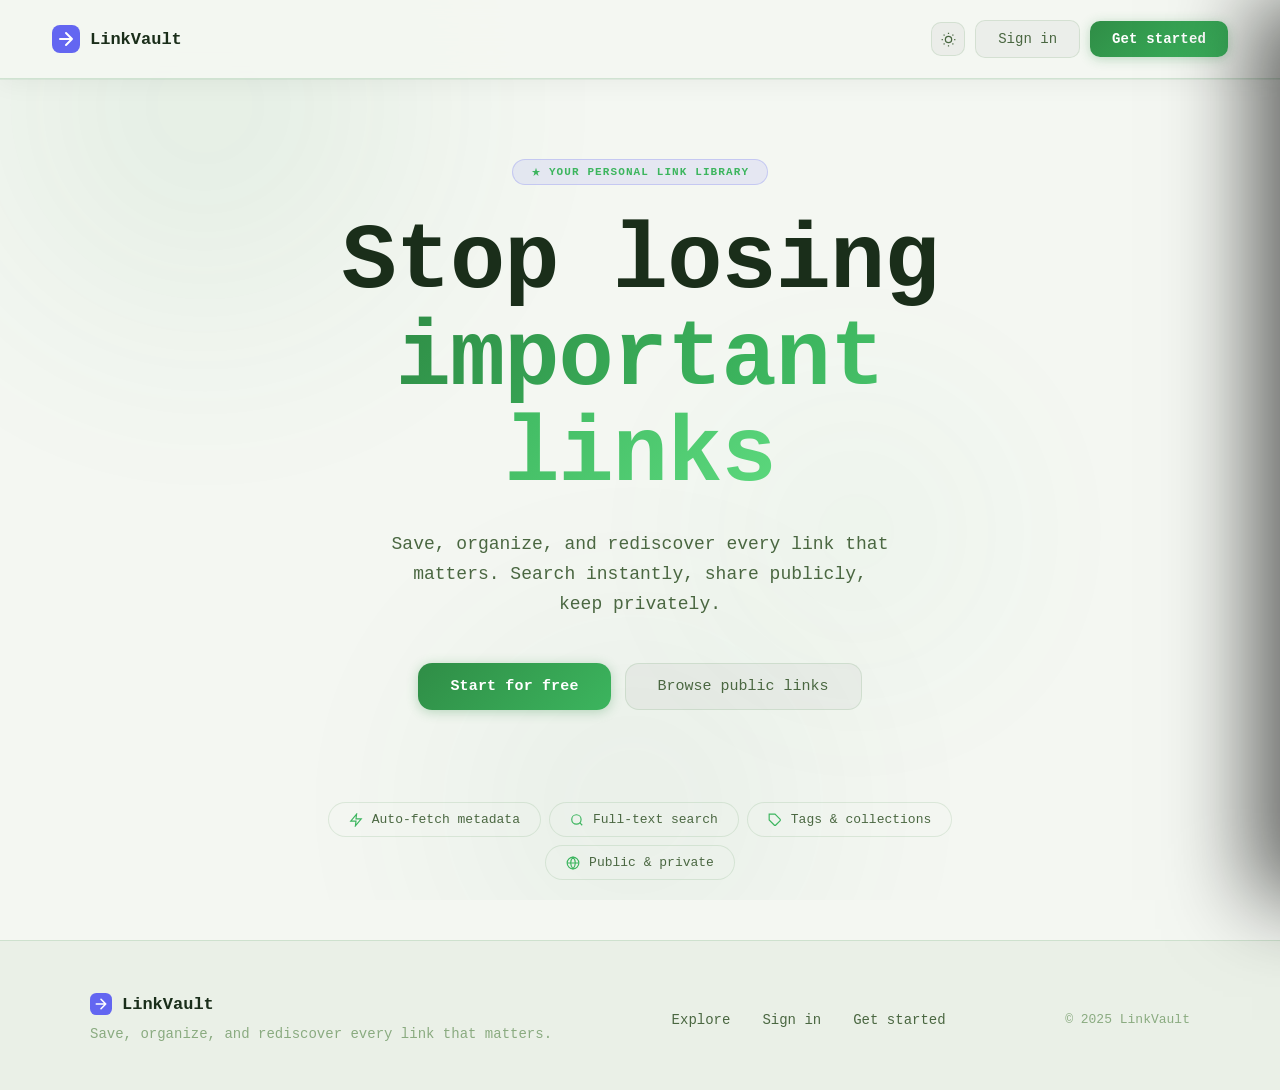
==== templates/index.html @ 42cff464 "redesigned theme, fonts and layout" ====
<!DOCTYPE html>
<html lang="en">
<head>
<meta charset="UTF-8">
<meta name="viewport" content="width=device-width, initial-scale=1.0">
<title>LinkVault — Your Personal Link Library</title>
<link rel="preconnect" href="https://fonts.googleapis.com">
<link rel="preconnect" href="https://fonts.gstatic.com" crossorigin>
<link href="https://fonts.googleapis.com/css2?family=Space+Grotesk:wght@400;500;600;700&family=Plus+Jakarta+Sans:wght@300;400;500;600&display=swap" rel="stylesheet">
<link rel="stylesheet" href="/static/css/style.css">
<link rel="stylesheet" href="/static/css/auth.css">
<script>(function(){var t=localStorage.getItem('lv-theme')||'geek';document.documentElement.setAttribute('data-theme',t);})();</script>
</head>
<body class="auth-page">

<!-- Animated background -->
<div class="bg-orbs">
  <div class="orb orb-1"></div>
  <div class="orb orb-2"></div>
  <div class="orb orb-3"></div>
</div>

<!-- Hero / Landing -->
<section class="landing" id="landing">
  <nav class="land-nav">
    <div class="logo">
      <svg width="28" height="28" viewBox="0 0 28 28" fill="none"><rect width="28" height="28" rx="8" fill="#6366f1"/><path d="M8 14h12M14 8l6 6-6 6" stroke="#fff" stroke-width="2" stroke-linecap="round" stroke-linejoin="round"/></svg>
      <span>LinkVault</span>
    </div>
    <div class="land-nav-actions">
      <div class="theme-switcher">
        <button class="theme-toggle" onclick="toggleThemePicker()" title="Switch theme">
          <svg width="15" height="15" viewBox="0 0 24 24" fill="none" stroke="currentColor" stroke-width="2"><circle cx="12" cy="12" r="5"/><path d="M12 1v2M12 21v2M4.22 4.22l1.42 1.42M18.36 18.36l1.42 1.42M1 12h2M21 12h2M4.22 19.78l1.42-1.42M18.36 5.64l1.42-1.42"/></svg>
        </button>
        <div class="theme-picker hidden" id="themePicker">
          <div class="theme-picker-title">Theme</div>
          <div class="theme-option" data-theme="light" onclick="applyTheme('light')">
            <span class="theme-swatch" style="background:linear-gradient(135deg,#f7f8fc 50%,#4f46e5 50%)"></span>
            <span>Light</span><span class="theme-check"></span>
          </div>
          <div class="theme-option" data-theme="dark" onclick="applyTheme('dark')">
            <span class="theme-swatch" style="background:linear-gradient(135deg,#07070e 50%,#6366f1 50%)"></span>
            <span>Dark</span><span class="theme-check"></span>
          </div>
          <div class="theme-option" data-theme="geek" onclick="applyTheme('geek')">
            <span class="theme-swatch" style="background:linear-gradient(135deg,#f4f7f2 50%,#2f8d46 50%)"></span>
            <span>Geek</span><span class="theme-check"></span>
          </div>
          <div class="theme-option" data-theme="midnight" onclick="applyTheme('midnight')">
            <span class="theme-swatch" style="background:linear-gradient(135deg,#020c18 50%,#00d4c0 50%)"></span>
            <span>Midnight</span><span class="theme-check"></span>
          </div>
        </div>
      </div>
      <button class="btn-ghost" onclick="showPanel('login')">Sign in</button>
      <button class="btn-primary" onclick="showPanel('register')">Get started</button>
    </div>
  </nav>

  <div class="hero">
    <div class="hero-badge">
      <svg width="10" height="10" viewBox="0 0 24 24" fill="currentColor"><path d="M12 2l2.4 7.4H22l-6.2 4.5 2.4 7.4L12 17l-6.2 4.3 2.4-7.4L2 9.4h7.6z"/></svg>
      Your personal link library
    </div>
    <h1 class="hero-title">Stop losing<br><span class="grad-text">important links</span></h1>
    <p class="hero-sub">Save, organize, and rediscover every link that matters. Search instantly, share publicly, keep privately.</p>
    <div class="hero-actions">
      <button class="btn-primary btn-lg" onclick="showPanel('register')">Start for free</button>
      <a href="/explore" class="btn-ghost btn-lg">Browse public links</a>
    </div>
    <div class="hero-features">
      <div class="feat">
        <span class="feat-icon"><svg width="14" height="14" viewBox="0 0 24 24" fill="none" stroke="currentColor" stroke-width="2"><polygon points="13 2 3 14 12 14 11 22 21 10 12 10 13 2"/></svg></span>
        Auto-fetch metadata
      </div>
      <div class="feat">
        <span class="feat-icon"><svg width="14" height="14" viewBox="0 0 24 24" fill="none" stroke="currentColor" stroke-width="2"><circle cx="11" cy="11" r="8"/><line x1="21" y1="21" x2="16.65" y2="16.65"/></svg></span>
        Full-text search
      </div>
      <div class="feat">
        <span class="feat-icon"><svg width="14" height="14" viewBox="0 0 24 24" fill="none" stroke="currentColor" stroke-width="2"><path d="M20.59 13.41l-7.17 7.17a2 2 0 0 1-2.83 0L2 12V2h10l8.59 8.59a2 2 0 0 1 0 2.82z"/><line x1="7" y1="7" x2="7.01" y2="7"/></svg></span>
        Tags &amp; collections
      </div>
      <div class="feat">
        <span class="feat-icon"><svg width="14" height="14" viewBox="0 0 24 24" fill="none" stroke="currentColor" stroke-width="2"><circle cx="12" cy="12" r="10"/><path d="M2 12h20M12 2a15.3 15.3 0 0 1 4 10 15.3 15.3 0 0 1-4 10 15.3 15.3 0 0 1-4-10 15.3 15.3 0 0 1 4-10z"/></svg></span>
        Public &amp; private
      </div>
    </div>
  </div>
</section>

<!-- Footer -->
<footer class="land-footer">
  <div class="footer-inner">
    <div class="footer-brand">
      <div class="logo">
        <svg width="22" height="22" viewBox="0 0 28 28" fill="none"><rect width="28" height="28" rx="8" fill="#6366f1"/><path d="M8 14h12M14 8l6 6-6 6" stroke="#fff" stroke-width="2" stroke-linecap="round" stroke-linejoin="round"/></svg>
        <span>LinkVault</span>
      </div>
      <p class="footer-tagline">Save, organize, and rediscover every link that matters.</p>
    </div>
    <nav class="footer-links">
      <a href="/explore">Explore</a>
      <a onclick="showPanel('login')">Sign in</a>
      <a onclick="showPanel('register')">Get started</a>
    </nav>
    <p class="footer-copy">&copy; 2025 LinkVault</p>
  </div>
</footer>

<!-- Auth Panel -->
<div class="auth-overlay hidden" id="authOverlay" onclick="hidePanel()"></div>
<div class="auth-panel" id="authPanel">
  <button class="panel-close" onclick="hidePanel()">
    <svg width="14" height="14" viewBox="0 0 24 24" fill="none" stroke="currentColor" stroke-width="2.5"><line x1="18" y1="6" x2="6" y2="18"/><line x1="6" y1="6" x2="18" y2="18"/></svg>
  </button>

  <!-- Login -->
  <div class="auth-form" id="loginForm">
    <h2>Welcome back</h2>
    <p class="auth-sub">Sign in to your LinkVault account</p>

    <div id="loginError" class="error-msg hidden"></div>

    <a href="/api/auth/google" class="btn-google">
      <svg width="18" height="18" viewBox="0 0 18 18"><path d="M17.64 9.2c0-.637-.057-1.251-.164-1.84H9v3.481h4.844c-.209 1.125-.843 2.078-1.796 2.717v2.258h2.908c1.702-1.567 2.684-3.874 2.684-6.615z" fill="#4285F4"/><path d="M9 18c2.43 0 4.467-.806 5.956-2.18l-2.908-2.259c-.806.54-1.837.86-3.048.86-2.344 0-4.328-1.584-5.036-3.711H.957v2.332A8.997 8.997 0 009 18z" fill="#34A853"/><path d="M3.964 10.71A5.41 5.41 0 013.682 9c0-.593.102-1.17.282-1.71V4.958H.957A8.996 8.996 0 000 9c0 1.452.348 2.827.957 4.042l3.007-2.332z" fill="#FBBC05"/><path d="M9 3.58c1.321 0 2.508.454 3.44 1.345l2.582-2.58C13.463.891 11.426 0 9 0A8.997 8.997 0 00.957 4.958L3.964 6.29C4.672 4.163 6.656 3.58 9 3.58z" fill="#EA4335"/></svg>
      Continue with Google
    </a>
    <div class="divider"><span>or</span></div>

    <div class="field">
      <label>Email</label>
      <input type="email" id="loginEmail" placeholder="you@example.com" autocomplete="email">
    </div>
    <div class="field">
      <label>Password</label>
      <input type="password" id="loginPassword" placeholder="••••••••" autocomplete="current-password">
    </div>
    <button class="btn-primary btn-full" onclick="doLogin()">Sign in</button>
    <p class="switch-auth">No account? <a onclick="switchTo('register')">Create one</a></p>
  </div>

  <!-- Register -->
  <div class="auth-form hidden" id="registerForm">
    <h2>Create account</h2>
    <p class="auth-sub">Join LinkVault — free forever</p>

    <div id="registerError" class="error-msg hidden"></div>

    <a href="/api/auth/google" class="btn-google">
      <svg width="18" height="18" viewBox="0 0 18 18"><path d="M17.64 9.2c0-.637-.057-1.251-.164-1.84H9v3.481h4.844c-.209 1.125-.843 2.078-1.796 2.717v2.258h2.908c1.702-1.567 2.684-3.874 2.684-6.615z" fill="#4285F4"/><path d="M9 18c2.43 0 4.467-.806 5.956-2.18l-2.908-2.259c-.806.54-1.837.86-3.048.86-2.344 0-4.328-1.584-5.036-3.711H.957v2.332A8.997 8.997 0 009 18z" fill="#34A853"/><path d="M3.964 10.71A5.41 5.41 0 013.682 9c0-.593.102-1.17.282-1.71V4.958H.957A8.996 8.996 0 000 9c0 1.452.348 2.827.957 4.042l3.007-2.332z" fill="#FBBC05"/><path d="M9 3.58c1.321 0 2.508.454 3.44 1.345l2.582-2.58C13.463.891 11.426 0 9 0A8.997 8.997 0 00.957 4.958L3.964 6.29C4.672 4.163 6.656 3.58 9 3.58z" fill="#EA4335"/></svg>
      Sign up with Google
    </a>
    <div class="divider"><span>or</span></div>

    <div class="field">
      <label>Full name</label>
      <input type="text" id="regName" placeholder="Your name" autocomplete="name">
    </div>
    <div class="field">
      <label>Email</label>
      <input type="email" id="regEmail" placeholder="you@example.com" autocomplete="email">
    </div>
    <div class="field">
      <label>Password <span class="hint">(min 6 chars)</span></label>
      <input type="password" id="regPassword" placeholder="••••••••" autocomplete="new-password">
    </div>
    <button class="btn-primary btn-full" onclick="doRegister()">Create account</button>
    <p class="switch-auth">Already have an account? <a onclick="switchTo('login')">Sign in</a></p>
  </div>
</div>

<script src="/static/js/theme.js"></script>
<script src="/static/js/auth.js"></script>
</body>
</html>
---- static/css/style.css ----
/* ── LinkVault — Global Design System ──────────────────────── */

/* ─── Theme 1: Light (default, no data-theme attr) ─────────── */
:root {
  --bg:            #ffffff;
  --bg2:           #f7f8fc;
  --bg3:           #eef0f6;
  --bg4:           #e4e7f0;
  --border:        rgba(0,0,0,0.07);
  --border-hover:  rgba(0,0,0,0.14);
  --text:          #0f172a;
  --text2:         #64748b;
  --text3:         #94a3b8;
  --accent:        #4f46e5;
  --accent2:       #6366f1;
  --accent-hover:  #4338ca;
  --accent-dim:    rgba(79,70,229,0.08);
  --accent-border: rgba(79,70,229,0.22);
  --success:       #10b981;
  --danger:        #ef4444;
  --warn:          #f59e0b;
  --radius:        14px;
  --radius-sm:     10px;
  --radius-xs:     6px;
  --shadow:        0 20px 60px rgba(0,0,0,0.1);
  --shadow-sm:     0 4px 16px rgba(0,0,0,0.07);
  --shadow-glow:   0 4px 20px rgba(79,70,229,0.15);
  --shadow-card:   0 1px 3px rgba(0,0,0,0.07), 0 1px 2px rgba(0,0,0,0.04);
  --font-display:  'Space Grotesk', sans-serif;
  --font-body:     'Plus Jakarta Sans', sans-serif;
  --sidebar-w:     252px;
}

/* ─── Theme 2: Dark ─────────────────────────────────────────── */
[data-theme="dark"] {
  --bg:            #07070e;
  --bg2:           #0d0d1a;
  --bg3:           #131326;
  --bg4:           #181830;
  --border:        rgba(130,130,220,0.08);
  --border-hover:  rgba(130,130,220,0.17);
  --text:          #eeeef8;
  --text2:         #7878a8;
  --text3:         #484868;
  --accent:        #6366f1;
  --accent2:       #818cf8;
  --accent-hover:  #7577f3;
  --accent-dim:    rgba(99,102,241,0.1);
  --accent-border: rgba(99,102,241,0.28);
  --shadow:        0 24px 64px rgba(0,0,0,0.65);
  --shadow-sm:     0 4px 16px rgba(0,0,0,0.4);
  --shadow-glow:   0 0 28px rgba(99,102,241,0.18);
  --shadow-card:   none;
}

/* ─── Theme 3: Geek ─────────────────────────────────────────── */
[data-theme="geek"] {
  --bg:            #f4f7f2;
  --bg2:           #ffffff;
  --bg3:           #eaf0e7;
  --bg4:           #dce8d8;
  --border:        rgba(0,100,0,0.1);
  --border-hover:  rgba(0,100,0,0.22);
  --text:          #1a2e1a;
  --text2:         #4a6741;
  --text3:         #8aab80;
  --accent:        #2f8d46;
  --accent2:       #3cb55e;
  --accent-hover:  #267a3b;
  --accent-dim:    rgba(47,141,70,0.1);
  --accent-border: rgba(47,141,70,0.3);
  --shadow:        0 20px 60px rgba(0,0,0,0.07);
  --shadow-sm:     0 4px 12px rgba(0,0,0,0.06);
  --shadow-glow:   0 4px 16px rgba(47,141,70,0.2);
  --shadow-card:   0 1px 3px rgba(0,0,0,0.06);
  --font-body:     'Consolas', 'SF Mono', 'Fira Code', 'Liberation Mono', 'Courier New', monospace;
  --font-display:  'Consolas', 'SF Mono', 'Fira Code', 'Liberation Mono', 'Courier New', monospace;
}

/* ─── Theme 4: Midnight ─────────────────────────────────────── */
[data-theme="midnight"] {
  --bg:            #020c18;
  --bg2:           #041728;
  --bg3:           #062035;
  --bg4:           #083248;
  --border:        rgba(0,220,200,0.1);
  --border-hover:  rgba(0,220,200,0.22);
  --text:          #d8f0f8;
  --text2:         #6aa0c0;
  --text3:         #3a6a82;
  --accent:        #00d4c0;
  --accent2:       #00eedc;
  --accent-hover:  #00bfac;
  --accent-dim:    rgba(0,212,192,0.08);
  --accent-border: rgba(0,212,192,0.22);
  --shadow:        0 24px 64px rgba(0,0,0,0.85);
  --shadow-sm:     0 4px 16px rgba(0,0,0,0.5);
  --shadow-glow:   0 0 28px rgba(0,212,192,0.22);
  --shadow-card:   none;
  --font-body:     'Consolas', 'SF Mono', 'Fira Code', 'Liberation Mono', 'Courier New', monospace;
  --font-display:  'Consolas', 'SF Mono', 'Fira Code', 'Liberation Mono', 'Courier New', monospace;
}

/* ─── Smooth theme transitions ───────────────────────────────── */
.theme-transition,
.theme-transition *,
.theme-transition *::before,
.theme-transition *::after {
  transition: background-color .32s ease, border-color .32s ease,
              color .2s ease, box-shadow .32s ease !important;
}

/* ─── Text selection ─────────────────────────────────────────── */
::selection { background: var(--accent-dim); color: var(--accent2); }

/* ─── Base reset ─────────────────────────────────────────────── */
*, *::before, *::after { box-sizing: border-box; margin: 0; padding: 0; }
html { scroll-behavior: smooth; }
body {
  font-family: var(--font-body);
  font-weight: 500;
  background: var(--bg);
  color: var(--text);
  min-height: 100vh;
  -webkit-font-smoothing: antialiased;
  -moz-osx-font-smoothing: grayscale;
}

/* ── Buttons ────────────────────────────────────────────────── */
.btn-primary {
  display: inline-flex; align-items: center; gap: 7px;
  background: linear-gradient(135deg, var(--accent) 0%, var(--accent2) 100%);
  color: #fff; border: none; border-radius: var(--radius-sm);
  padding: 10px 22px; font-size: 14px; font-weight: 600;
  cursor: pointer; transition: all .2s ease; text-decoration: none;
  font-family: var(--font-body); white-space: nowrap;
  letter-spacing: 0.01em; position: relative; overflow: hidden;
  box-shadow: 0 2px 16px rgba(0,0,0,0.15);
}
.btn-primary::after {
  content: ''; position: absolute; inset: 0;
  background: linear-gradient(135deg, rgba(255,255,255,0.14), transparent);
  opacity: 0; transition: opacity .2s;
}
.btn-primary:hover::after { opacity: 1; }
.btn-primary:hover { transform: translateY(-1px); box-shadow: 0 6px 20px rgba(0,0,0,0.2); }
.btn-primary:active { transform: translateY(0); }
.btn-primary.btn-lg { padding: 14px 32px; font-size: 15px; border-radius: var(--radius); }
.btn-primary.btn-full { width: 100%; justify-content: center; padding: 13px; }

.btn-ghost {
  display: inline-flex; align-items: center; gap: 7px;
  background: rgba(128,128,128,0.07); color: var(--text2);
  border: 1px solid var(--border); border-radius: var(--radius-sm);
  padding: 10px 22px; font-size: 14px; font-weight: 500;
  cursor: pointer; transition: all .2s; text-decoration: none;
  font-family: var(--font-body); white-space: nowrap;
}
.btn-ghost:hover { color: var(--text); border-color: var(--border-hover); background: rgba(128,128,128,0.1); }
.btn-ghost.btn-lg { padding: 14px 32px; font-size: 15px; border-radius: var(--radius); }

.btn-icon {
  background: none; border: none; cursor: pointer;
  color: var(--text3); padding: 7px; border-radius: var(--radius-xs);
  transition: all .15s; line-height: 1;
  display: flex; align-items: center; justify-content: center;
}
.btn-icon:hover { color: var(--text2); background: rgba(128,128,128,0.1); }

/* ── Form Fields ─────────────────────────────────────────────── */
.field { display: flex; flex-direction: column; gap: 7px; }
.field label {
  font-size: 11px; font-weight: 700; color: var(--text2);
  letter-spacing: 0.06em; text-transform: uppercase;
}
.field label .hint { font-weight: 400; color: var(--text3); text-transform: none; letter-spacing: 0; margin-left: 4px; }
.field label .req { color: var(--accent); }

input[type=text], input[type=email], input[type=url],
input[type=password], select, textarea {
  background: var(--bg3); border: 1px solid var(--border);
  border-radius: var(--radius-sm); color: var(--text);
  font-family: var(--font-body); font-size: 14px;
  padding: 11px 16px; transition: border-color .2s, box-shadow .2s;
  outline: none; width: 100%;
}
input:focus, select:focus, textarea:focus {
  border-color: var(--accent);
  box-shadow: 0 0 0 3px var(--accent-dim);
}
input::placeholder, textarea::placeholder { color: var(--text3); }
textarea { resize: vertical; min-height: 72px; line-height: 1.6; }
select { cursor: pointer; }
select option { background: var(--bg2); }
.field-row { display: grid; grid-template-columns: 1fr 1fr; gap: 16px; }

/* ── Modals ──────────────────────────────────────────────────── */
.modal-overlay {
  position: fixed; inset: 0; background: rgba(0,0,0,0.6);
  backdrop-filter: blur(10px); z-index: 100;
  animation: fadeIn .2s ease;
}
@keyframes fadeIn { from { opacity:0; } to { opacity:1; } }

.modal {
  position: fixed; top: 50%; left: 50%;
  transform: translate(-50%, -50%);
  background: var(--bg2); border: 1px solid var(--border);
  border-radius: 20px; width: min(540px, calc(100vw - 32px));
  max-height: 90vh; overflow-y: auto; z-index: 101;
  box-shadow: var(--shadow);
  animation: modalIn .28s cubic-bezier(0.34,1.56,0.64,1);
}
@keyframes modalIn {
  from { opacity:0; transform:translate(-50%,calc(-50% + 20px)) scale(0.95); }
  to   { opacity:1; transform:translate(-50%,-50%) scale(1); }
}
.modal-header {
  display: flex; align-items: center; justify-content: space-between;
  padding: 24px 28px 0;
}
.modal-header h3 { font-family: var(--font-display); font-size: 19px; font-weight: 700; }
.modal-body { padding: 20px 28px 4px; display: flex; flex-direction: column; gap: 18px; }
.modal-footer {
  padding: 16px 28px 24px; display: flex; justify-content: flex-end; gap: 10px;
  border-top: 1px solid var(--border); margin-top: 8px;
}

.hidden { display: none !important; }

/* ── Link Cards ──────────────────────────────────────────────── */
.links-grid {
  display: grid;
  grid-template-columns: repeat(auto-fill, minmax(292px,1fr));
  gap: 16px; padding: 0 24px 52px;
}
.links-grid.list-layout { grid-template-columns: 1fr; }

.link-card {
  background: var(--bg2); border: 1px solid var(--border);
  border-radius: var(--radius); overflow: hidden;
  transition: transform .22s ease, border-color .22s, box-shadow .22s;
  cursor: pointer; position: relative; display: flex; flex-direction: column;
  box-shadow: var(--shadow-card);
}
.link-card:hover {
  border-color: var(--accent-border);
  transform: translateY(-3px);
  box-shadow: 0 16px 48px rgba(0,0,0,0.15), var(--shadow-glow);
}

.card-media {
  width: 100%; height: 150px; flex-shrink: 0;
  background: linear-gradient(140deg, var(--bg3) 0%, var(--bg4) 100%);
  position: relative; overflow: hidden;
  display: flex; align-items: center; justify-content: center;
}
.card-media img.card-image {
  width: 100%; height: 100%; object-fit: cover;
  transition: transform .4s ease;
}
.link-card:hover .card-media img.card-image { transform: scale(1.04); }
.card-media::after {
  content: ''; position: absolute; inset: 0;
  background: linear-gradient(to top, rgba(0,0,0,0.15) 0%, transparent 55%);
  pointer-events: none;
}
.card-media--empty { }
.domain-initial {
  font-family: var(--font-display); font-size: 52px; font-weight: 800;
  color: var(--text3); opacity: 0.35; text-transform: uppercase; user-select: none;
}

.badge-public {
  position: absolute; top: 12px; right: 12px; z-index: 2;
  background: rgba(16,185,129,0.16); color: #10b981;
  font-size: 11px; font-weight: 700; border-radius: 100px; padding: 3px 9px;
  border: 1px solid rgba(16,185,129,0.3); letter-spacing: 0.06em;
  backdrop-filter: blur(8px);
}
.badge-private {
  position: absolute; top: 12px; right: 12px; z-index: 2;
  background: rgba(128,128,128,0.1); color: var(--text3);
  font-size: 11px; font-weight: 700; border-radius: 100px; padding: 3px 9px;
  border: 1px solid var(--border); letter-spacing: 0.06em;
  backdrop-filter: blur(8px);
}

.card-body { padding: 16px; display: flex; flex-direction: column; flex: 1; }
.card-top { display: flex; align-items: center; gap: 8px; margin-bottom: 10px; }
.card-favicon { width: 18px; height: 18px; border-radius: 4px; flex-shrink: 0; }
.card-domain { font-size: 11px; color: var(--text3); flex: 1; white-space: nowrap; overflow: hidden; text-overflow: ellipsis; font-weight: 500; letter-spacing: 0.02em; }
.col-badge {
  font-size: 11px; font-weight: 600; border-radius: 100px;
  padding: 2px 8px; white-space: nowrap; letter-spacing: 0.03em;
  display: inline-flex; align-items: center;
}
.card-title {
  font-family: var(--font-display); font-size: 14px; font-weight: 600;
  color: var(--text); line-height: 1.4; margin-bottom: 8px;
  display: -webkit-box; -webkit-line-clamp: 2; -webkit-box-orient: vertical; overflow: hidden;
}
.card-desc {
  font-size: 13px; color: var(--text2); line-height: 1.55; flex: 1; font-weight: 500;
  display: -webkit-box; -webkit-line-clamp: 2; -webkit-box-orient: vertical; overflow: hidden;
  margin-bottom: 10px;
}
.card-tags { display: flex; flex-wrap: wrap; gap: 5px; margin-bottom: 12px; }
.card-tag {
  font-size: 12px; color: var(--accent2); background: var(--accent-dim);
  border-radius: 100px; padding: 3px 9px; font-weight: 600;
  cursor: pointer; transition: all .15s; letter-spacing: 0.02em;
}
.card-tag:hover { background: var(--accent-dim); opacity: 0.8; }
.card-footer {
  display: flex; align-items: center; justify-content: space-between;
  padding-top: 10px; border-top: 1px solid var(--border); margin-top: auto;
}
.card-meta { font-size: 12px; color: var(--text3); font-weight: 500; }
.card-actions { display: flex; gap: 2px; opacity: 0; transition: opacity .18s; }
.link-card:hover .card-actions { opacity: 1; }
.card-act {
  width: 28px; height: 28px; padding: 0; border-radius: 7px;
  color: var(--text3); background: none; border: none;
  cursor: pointer; transition: all .15s;
  display: flex; align-items: center; justify-content: center;
}
.card-act:hover { color: var(--text2); background: rgba(128,128,128,0.12); }
.card-act.danger:hover { color: var(--danger); background: rgba(239,68,68,0.1); }

/* List layout */
.list-layout .link-card { flex-direction: row; }
.list-layout .card-media { width: 112px; height: auto; min-height: 88px; flex-shrink: 0; border-radius: 0; }
.list-layout .badge-public, .list-layout .badge-private { top: 8px; right: 8px; }

/* ── Toast ───────────────────────────────────────────────────── */
.toast {
  position: fixed; bottom: 28px; left: 50%; transform: translateX(-50%);
  background: var(--bg3); border: 1px solid var(--border);
  color: var(--text); padding: 11px 22px; border-radius: 100px;
  font-size: 13px; font-weight: 500; box-shadow: var(--shadow);
  z-index: 999; white-space: nowrap;
  animation: toastIn .3s cubic-bezier(0.34,1.56,0.64,1);
}
.toast.success { border-color: rgba(16,185,129,0.4); color: #10b981; background: rgba(16,185,129,0.08); }
.toast.error   { border-color: rgba(239,68,68,0.4);  color: #ef4444; background: rgba(239,68,68,0.08); }
@keyframes toastIn {
  from { opacity:0; transform:translateX(-50%) translateY(16px) scale(0.9); }
  to   { opacity:1; transform:translateX(-50%) translateY(0) scale(1); }
}

/* ── Logo ────────────────────────────────────────────────────── */
.logo {
  display: flex; align-items: center; gap: 10px;
  font-family: var(--font-display); font-size: 17px; font-weight: 700;
  color: var(--text); text-decoration: none;
}

/* ── Divider ─────────────────────────────────────────────────── */
.divider { display: flex; align-items: center; gap: 12px; color: var(--text3); font-size: 12px; }
.divider::before, .divider::after { content: ''; flex: 1; height: 1px; background: var(--border); }

/* ── Error msg ───────────────────────────────────────────────── */
.error-msg {
  background: rgba(239,68,68,0.08); border: 1px solid rgba(239,68,68,0.24);
  color: var(--danger); border-radius: var(--radius-sm); padding: 11px 16px; font-size: 13px;
}

/* ── Empty state ─────────────────────────────────────────────── */
.empty-state {
  text-align: center; padding: 80px 24px;
  display: flex; flex-direction: column; align-items: center; gap: 14px;
}
.empty-icon {
  width: 72px; height: 72px; background: var(--accent-dim); border-radius: 50%;
  display: flex; align-items: center; justify-content: center;
  color: var(--accent); margin-bottom: 4px;
  border: 1px solid var(--accent-border);
}
.empty-state h3 { font-family: var(--font-display); font-size: 20px; font-weight: 700; }
.empty-state p { color: var(--text2); font-size: 14px; max-width: 280px; line-height: 1.55; }

/* ── Load more ───────────────────────────────────────────────── */
.load-more-wrap { text-align: center; padding: 16px 0 52px; }

/* ── Fetch preview ───────────────────────────────────────────── */
.fetch-preview {
  display: flex; align-items: center; gap: 10px;
  background: var(--bg3); border: 1px solid var(--border);
  border-radius: var(--radius-sm); padding: 10px 14px;
}
.preview-favicon { width: 20px; height: 20px; border-radius: 5px; }
.preview-domain { font-size: 13px; color: var(--text2); flex: 1; }
.preview-check { font-size: 11px; color: var(--success); font-weight: 700; letter-spacing: 0.04em; }

/* ── URL row ─────────────────────────────────────────────────── */
.url-row { display: flex; gap: 8px; }
.url-row input { flex: 1; }
.btn-fetch {
  display: inline-flex; align-items: center; gap: 6px;
  background: var(--accent-dim); color: var(--accent);
  border: 1px solid var(--accent-border); border-radius: var(--radius-sm);
  padding: 11px 16px; font-size: 13px; font-weight: 600;
  cursor: pointer; transition: all .2s; white-space: nowrap;
  font-family: var(--font-body);
}
.btn-fetch:hover { background: var(--accent); color: #fff; border-color: var(--accent); }

/* ── Tag suggestions ─────────────────────────────────────────── */
.tag-suggestions { display: flex; flex-wrap: wrap; gap: 6px; margin-top: 4px; }
.tag-sug {
  font-size: 11px; color: var(--text3); background: var(--bg3);
  border: 1px solid var(--border); border-radius: 100px;
  padding: 3px 10px; cursor: pointer; transition: all .15s; font-weight: 500;
}
.tag-sug:hover { color: var(--accent2); border-color: var(--accent-border); background: var(--accent-dim); }

/* ── Toggle group ────────────────────────────────────────────── */
.toggle-group { display: flex; gap: 8px; }
.toggle-opt {
  flex: 1; display: flex; align-items: center; justify-content: center; gap: 7px;
  background: var(--bg3); border: 1px solid var(--border);
  border-radius: var(--radius-sm); padding: 10px 14px;
  cursor: pointer; font-size: 13px; font-weight: 500;
  transition: all .2s; color: var(--text2);
}
.toggle-opt input { display: none; }
.toggle-opt:has(input:checked) { border-color: var(--accent); background: var(--accent-dim); color: var(--text); }

/* ── Icon / Color pickers ────────────────────────────────────── */
.emoji-picker { display: flex; flex-wrap: wrap; gap: 7px; }
.emoji-opt {
  font-size: 12px; font-weight: 600; cursor: pointer;
  border-radius: var(--radius-sm); padding: 7px 13px;
  border: 1.5px solid var(--border); transition: all .15s;
  color: var(--text2); background: var(--bg3); letter-spacing: 0.02em;
}
.emoji-opt.selected, .emoji-opt:hover { border-color: var(--accent); background: var(--accent-dim); color: var(--text); }
.color-picker { display: flex; gap: 10px; flex-wrap: wrap; align-items: center; }
.color-swatch {
  width: 30px; height: 30px; border-radius: 50%; cursor: pointer;
  border: 3px solid transparent; transition: all .2s;
  box-shadow: 0 2px 8px rgba(0,0,0,0.2);
}
.color-swatch.selected, .color-swatch:hover { border-color: var(--text); transform: scale(1.15); }

/* ── Grad text ───────────────────────────────────────────────── */
.grad-text {
  background: linear-gradient(135deg, var(--accent2), #c4b5fd, #f0abfc);
  -webkit-background-clip: text; -webkit-text-fill-color: transparent; background-clip: text;
}

/* ── Misc ────────────────────────────────────────────────────── */
.loading-sm { color: var(--text3); font-size: 13px; padding: 10px 4px; }
.avatar-sm { width: 34px; height: 34px; border-radius: 50%; object-fit: cover; }
.avatar-lg { width: 64px; height: 64px; border-radius: 50%; object-fit: cover; border: 3px solid var(--border); }

/* ── Scrollbar ───────────────────────────────────────────────── */
::-webkit-scrollbar { width: 5px; height: 5px; }
::-webkit-scrollbar-track { background: transparent; }
::-webkit-scrollbar-thumb { background: var(--accent-border); border-radius: 4px; }
::-webkit-scrollbar-thumb:hover { background: var(--accent); }

/* ── Responsive ──────────────────────────────────────────────── */
@media (max-width: 640px) {
  .field-row { grid-template-columns: 1fr; }
  .links-grid { grid-template-columns: 1fr; padding: 0 16px 40px; }
  .modal { border-radius: 16px 16px 0 0; top: auto; bottom: 0; left: 0; right: 0; transform: none; width: 100%; max-height: 92vh; animation: sheetIn .28s cubic-bezier(0.34,1.56,0.64,1); }
  @keyframes sheetIn { from { transform: translateY(40px); opacity:0; } to { transform: translateY(0); opacity:1; } }
}

/* ════════════════════════════════════════════════════════════════
   THEME SWITCHER COMPONENT
   ════════════════════════════════════════════════════════════════ */
.theme-switcher { position: relative; }

.theme-toggle {
  width: 34px; height: 34px; padding: 0; border-radius: var(--radius-sm);
  display: flex; align-items: center; justify-content: center;
  background: rgba(128,128,128,0.08); border: 1px solid var(--border);
  color: var(--text2); cursor: pointer; transition: all .15s;
}
.theme-toggle:hover { color: var(--accent); border-color: var(--accent-border); background: var(--accent-dim); }

.theme-picker {
  position: absolute; top: calc(100% + 8px); right: 0;
  background: var(--bg2); border: 1px solid var(--border-hover);
  border-radius: var(--radius-sm); padding: 8px;
  min-width: 170px; z-index: 200; box-shadow: var(--shadow);
  animation: pickerIn .18s cubic-bezier(0.34,1.56,0.64,1);
}
@keyframes pickerIn { from { opacity:0; transform:translateY(-6px) scale(0.97); } to { opacity:1; transform:translateY(0) scale(1); } }

.theme-picker-title {
  font-size: 10px; font-weight: 700; text-transform: uppercase;
  letter-spacing: 0.1em; color: var(--text3); padding: 4px 8px 8px;
}

.theme-option {
  display: flex; align-items: center; gap: 10px;
  padding: 9px 10px; border-radius: var(--radius-xs);
  cursor: pointer; font-size: 13px; font-weight: 500;
  color: var(--text2); transition: all .14s; user-select: none;
}
.theme-option:hover { background: var(--bg3); color: var(--text); }
.theme-option.active { color: var(--accent2); background: var(--accent-dim); }

.theme-swatch {
  width: 20px; height: 20px; border-radius: 50%; flex-shrink: 0;
  border: 2px solid rgba(128,128,128,0.2);
  box-shadow: 0 1px 4px rgba(0,0,0,0.15);
}

.theme-check {
  margin-left: auto; color: var(--accent2); display: flex; align-items: center;
}

/* ════════════════════════════════════════════════════════════════
   THEME-SPECIFIC OVERRIDES
   ════════════════════════════════════════════════════════════════ */

/* ─── Light theme extras ─────────────────────────────────────── */
[data-theme="light"] .topbar { background: rgba(255,255,255,0.94); }
[data-theme="light"] .explore-header { background: rgba(255,255,255,0.94); }
[data-theme="light"] .land-nav {
  background: rgba(255,255,255,0.94);
  border-bottom: 1px solid rgba(79,70,229,0.12);
  box-shadow: 0 1px 0 rgba(79,70,229,0.06), 0 4px 24px rgba(0,0,0,0.06);
}
[data-theme="light"] .land-footer {
  background: rgba(247,248,252,0.97);
  border-top: 1px solid rgba(79,70,229,0.14);
}
[data-theme="light"] .auth-panel { background: #ffffff; }
[data-theme="light"] .user-menu { background: #ffffff; }
[data-theme="light"] .modal { box-shadow: 0 8px 48px rgba(0,0,0,0.12); }
[data-theme="light"] .link-card:hover { box-shadow: 0 12px 40px rgba(0,0,0,0.1), var(--shadow-glow); }
[data-theme="light"] .orb { opacity: 0.07; }
[data-theme="light"] .btn-primary { box-shadow: 0 2px 12px rgba(79,70,229,0.28); }
[data-theme="light"] .btn-primary:hover { box-shadow: 0 6px 20px rgba(79,70,229,0.38); }

/* ─── Geek theme extras ──────────────────────────────────────── */
[data-theme="geek"] .topbar { background: rgba(244,247,242,0.94); }
[data-theme="geek"] .explore-header { background: rgba(244,247,242,0.94); }
[data-theme="geek"] .land-nav {
  background: rgba(244,247,242,0.94);
  border-bottom: 1px solid rgba(47,141,70,0.18);
  box-shadow: 0 1px 0 rgba(47,141,70,0.08), 0 4px 24px rgba(0,0,0,0.05);
}
[data-theme="geek"] .land-footer {
  background: rgba(234,240,231,0.96);
  border-top: 1px solid rgba(47,141,70,0.15);
}
[data-theme="geek"] .auth-panel { background: #ffffff; }
[data-theme="geek"] .hero-title { letter-spacing: -0.01em; }
[data-theme="geek"] .link-card:hover { box-shadow: 0 8px 24px rgba(0,0,0,0.08), var(--shadow-glow); }
[data-theme="geek"] .orb-1 { background: radial-gradient(circle, #2f8d46 0%, transparent 70%); opacity: 0.1; }
[data-theme="geek"] .orb-2 { background: radial-gradient(circle, #1a6634 0%, transparent 70%); opacity: 0.07; }
[data-theme="geek"] .orb-3 { background: radial-gradient(circle, #3cb55e 0%, transparent 70%); opacity: 0.07; }
[data-theme="geek"] .grad-text {
  background: linear-gradient(135deg, #2f8d46, #3cb55e, #5dd97e);
  -webkit-background-clip: text; -webkit-text-fill-color: transparent; background-clip: text;
}
[data-theme="geek"] input[type=text], [data-theme="geek"] input[type=email],
[data-theme="geek"] input[type=url], [data-theme="geek"] input[type=password],
[data-theme="geek"] textarea { font-family: var(--font-body); }
[data-theme="geek"] .btn-primary { box-shadow: 0 2px 12px rgba(47,141,70,0.3); }
[data-theme="geek"] .btn-primary:hover { box-shadow: 0 6px 20px rgba(47,141,70,0.4); }

/* ─── Midnight theme extras ──────────────────────────────────── */
[data-theme="midnight"] .topbar { background: rgba(2,12,24,0.92); }
[data-theme="midnight"] .explore-header { background: rgba(2,12,24,0.92); }
[data-theme="midnight"] .land-nav {
  background: linear-gradient(100deg, rgba(2,10,24,0.97) 0%, rgba(4,23,40,0.93) 100%);
  border-bottom: 1px solid rgba(0,212,192,0.2);
  box-shadow: 0 1px 0 rgba(0,212,192,0.1), 0 8px 48px rgba(0,0,0,0.5);
}
[data-theme="midnight"] .land-footer {
  background: linear-gradient(100deg, rgba(2,10,24,0.92) 0%, rgba(4,23,40,0.88) 100%);
  border-top: 1px solid rgba(0,212,192,0.15);
}
[data-theme="midnight"] .link-card:hover {
  border-color: var(--accent);
  box-shadow: 0 0 0 1px var(--accent), 0 8px 40px rgba(0,0,0,0.6), 0 0 28px rgba(0,212,192,0.15);
}
[data-theme="midnight"] .nav-item.active::before { box-shadow: 0 0 8px var(--accent); }
[data-theme="midnight"] .stat-chip:hover::before { box-shadow: 0 0 8px var(--accent); }
[data-theme="midnight"] .btn-primary { box-shadow: 0 2px 16px rgba(0,212,192,0.28); }
[data-theme="midnight"] .btn-primary:hover { box-shadow: 0 0 24px rgba(0,212,192,0.4); }
[data-theme="midnight"] .tag-pill.active,
[data-theme="midnight"] .tag-pill:hover { box-shadow: 0 0 8px var(--accent-dim); }
[data-theme="midnight"] .orb-1 { background: radial-gradient(circle, #00d4c0 0%, transparent 70%); opacity: 0.15; }
[data-theme="midnight"] .orb-2 { background: radial-gradient(circle, #0048cc 0%, transparent 70%); opacity: 0.12; }
[data-theme="midnight"] .orb-3 { background: radial-gradient(circle, #00d4c0 0%, transparent 70%); opacity: 0.08; }
[data-theme="midnight"] .grad-text {
  background: linear-gradient(135deg, #00d4c0, #00eedc, #7fffef);
  -webkit-background-clip: text; -webkit-text-fill-color: transparent; background-clip: text;
}
[data-theme="midnight"] .search-wrap:focus-within { box-shadow: 0 0 0 3px rgba(0,212,192,0.15); }
[data-theme="midnight"] input:focus,
[data-theme="midnight"] select:focus,
[data-theme="midnight"] textarea:focus { box-shadow: 0 0 0 3px rgba(0,212,192,0.12); }
---- static/css/auth.css ----
/* ── Landing & Auth Page ─────────────────────────────────────── */
.auth-page { overflow-x: hidden; }

/* Animated mesh background */
.bg-orbs { position: fixed; inset: 0; pointer-events: none; z-index: 0; overflow: hidden; }
.orb {
  position: absolute; border-radius: 50%; filter: blur(100px);
  animation: floatOrb 20s ease-in-out infinite;
}
.orb-1 { width: 650px; height: 650px; background: radial-gradient(circle, #4f46e5 0%, transparent 70%); opacity: 0.22; top: -220px; left: -120px; }
.orb-2 { width: 550px; height: 550px; background: radial-gradient(circle, #a855f7 0%, transparent 70%); opacity: 0.14; bottom: -180px; left: 28%; animation-delay: -7s; }
.orb-3 { width: 380px; height: 380px; background: radial-gradient(circle, #3b82f6 0%, transparent 70%); opacity: 0.14; top: 38%; left: 52%; animation-delay: -13s; }
@keyframes floatOrb {
  0%,100% { transform: translate(0,0) scale(1); }
  33%      { transform: translate(48px,-36px) scale(1.07); }
  66%      { transform: translate(-32px,44px) scale(0.93); }
}

/* Nav */
.landing { position: relative; z-index: 1; }
.land-nav {
  display: flex; align-items: center; justify-content: space-between;
  padding: 20px 52px;
  background: linear-gradient(100deg, rgba(14,10,42,0.95) 0%, rgba(9,8,26,0.9) 100%);
  backdrop-filter: blur(32px); -webkit-backdrop-filter: blur(32px);
  border-bottom: 1px solid rgba(99,102,241,0.22);
  box-shadow: 0 1px 0 rgba(99,102,241,0.1), 0 8px 48px rgba(0,0,0,0.32);
  position: relative; z-index: 20;
}
.land-nav-actions { display: flex; gap: 10px; align-items: center; }

/* Hero */
.hero {
  max-width: 760px; margin: 80px auto 0;
  text-align: center; padding: 0 24px;
  animation: heroIn .9s cubic-bezier(0.16,1,0.3,1) both;
}
@keyframes heroIn {
  from { opacity:0; transform: translateY(36px); }
  to   { opacity:1; transform: translateY(0); }
}
.hero-badge {
  display: inline-flex; align-items: center; gap: 8px;
  background: rgba(99,102,241,0.1); color: var(--accent2);
  border: 1px solid rgba(99,102,241,0.24); border-radius: 100px;
  font-size: 11px; font-weight: 700; padding: 6px 18px;
  margin-bottom: 30px; letter-spacing: 0.1em; text-transform: uppercase;
}
.hero-title {
  font-family: var(--font-display); font-size: clamp(34px,9.5vw,92px);
  font-weight: 800; line-height: 1.05; margin-bottom: 24px;
  color: var(--text); letter-spacing: -0.025em;
}
.hero-sub {
  font-size: 18px; color: var(--text2); line-height: 1.68;
  max-width: 500px; margin: 0 auto 44px;
}
.hero-actions { display: flex; gap: 14px; justify-content: center; flex-wrap: wrap; margin-bottom: 56px; }

.hero-features { display: flex; gap: 8px; justify-content: center; flex-wrap: wrap; padding-top: 36px; }
.feat {
  display: inline-flex; align-items: center; gap: 9px;
  background: rgba(255,255,255,0.04); border: 1px solid var(--border);
  border-radius: 100px; padding: 9px 20px;
  font-size: 13px; color: var(--text2); font-weight: 500;
  backdrop-filter: blur(14px); transition: all .22s;
}
.feat:hover { border-color: var(--border-hover); color: var(--text); background: rgba(255,255,255,0.07); }
.feat-icon { display: flex; align-items: center; color: var(--accent2); }

/* Auth panel */
.auth-overlay {
  position: fixed; inset: 0; background: rgba(0,0,0,0.68);
  backdrop-filter: blur(10px); z-index: 50; transition: opacity .3s;
}
.auth-overlay.hidden { display: none !important; }

.auth-panel {
  position: fixed; top: 0; right: 0; bottom: 0;
  width: min(460px, 100vw);
  background: var(--bg2); border-left: 1px solid var(--border);
  z-index: 51; padding: 48px 44px; overflow-y: auto;
  transform: translateX(100%); transition: transform .38s cubic-bezier(0.4,0,0.2,1);
  box-shadow: -28px 0 80px rgba(0,0,0,0.6);
}
.auth-panel.open { transform: translateX(0); }

.panel-close {
  position: absolute; top: 24px; right: 24px;
  background: var(--bg3); border: 1px solid var(--border);
  color: var(--text2); border-radius: 50%;
  width: 34px; height: 34px; cursor: pointer;
  display: flex; align-items: center; justify-content: center;
  transition: all .15s;
}
.panel-close:hover { color: var(--text); border-color: var(--border-hover); background: var(--bg4); }

.auth-form { animation: heroIn .3s cubic-bezier(0.16,1,0.3,1) both; }
.auth-form h2 {
  font-family: var(--font-display); font-size: 30px; font-weight: 800;
  margin-bottom: 6px; letter-spacing: -0.015em;
}
.auth-sub { color: var(--text2); font-size: 14px; margin-bottom: 32px; line-height: 1.5; }

.btn-google {
  display: flex; align-items: center; justify-content: center; gap: 11px;
  width: 100%; padding: 13px;
  background: rgba(255,255,255,0.04); border: 1px solid var(--border);
  border-radius: var(--radius-sm); color: var(--text);
  font-size: 14px; font-weight: 600; cursor: pointer;
  transition: all .2s; text-decoration: none; margin-bottom: 22px;
  font-family: var(--font-body);
}
.btn-google:hover { border-color: var(--border-hover); background: rgba(255,255,255,0.07); }

.auth-form .field { margin-bottom: 16px; }
.switch-auth { text-align: center; font-size: 13px; color: var(--text2); margin-top: 20px; }
.switch-auth a { color: var(--accent2); cursor: pointer; font-weight: 600; }
.switch-auth a:hover { text-decoration: underline; }

/* Footer */
.land-footer {
  position: relative; z-index: 1;
  border-top: 1px solid rgba(99,102,241,0.22);
  background: linear-gradient(100deg, rgba(14,10,42,0.7) 0%, rgba(7,7,14,0.65) 100%);
  backdrop-filter: blur(20px); -webkit-backdrop-filter: blur(20px);
  padding: 52px 52px 44px;
  margin-top: 60px;
}
.footer-inner {
  max-width: 1100px; margin: 0 auto;
  display: flex; align-items: center; justify-content: space-between;
  gap: 28px; flex-wrap: wrap;
}
.footer-brand { display: flex; flex-direction: column; }
.footer-tagline { font-size: 14px; color: var(--text3); margin-top: 8px; line-height: 1.6; }
.footer-links { display: flex; align-items: center; gap: 32px; }
.footer-links a {
  font-size: 14px; color: var(--text2); cursor: pointer;
  text-decoration: none; transition: color .15s; font-weight: 500;
  padding: 4px 0;
}
.footer-links a:hover { color: var(--accent2); }
.footer-copy { font-size: 13px; color: var(--text3); }

@media (max-width: 768px) {
  .land-nav { padding: 16px 24px; }
}
@media (max-width: 600px) {
  .land-nav { padding: 13px 16px; }
  .land-nav .logo span { display: none; }
  .auth-panel { padding: 40px 24px; }
  .hero { margin-top: 44px; }
  .hero-sub { font-size: 15px; margin-bottom: 32px; }
  .hero-actions { gap: 10px; }
  .hero-actions .btn-lg { padding: 12px 22px; font-size: 14px; }
  .hero-features { padding-top: 24px; gap: 6px; }
  .feat { padding: 7px 14px; font-size: 12px; }
  .land-footer { padding: 40px 20px 32px; margin-top: 40px; }
  .footer-inner { flex-direction: column; align-items: flex-start; gap: 24px; }
  .footer-links { gap: 20px; flex-wrap: wrap; }
}
@media (max-width: 400px) {
  .land-nav-actions .btn-ghost { display: none; }
}
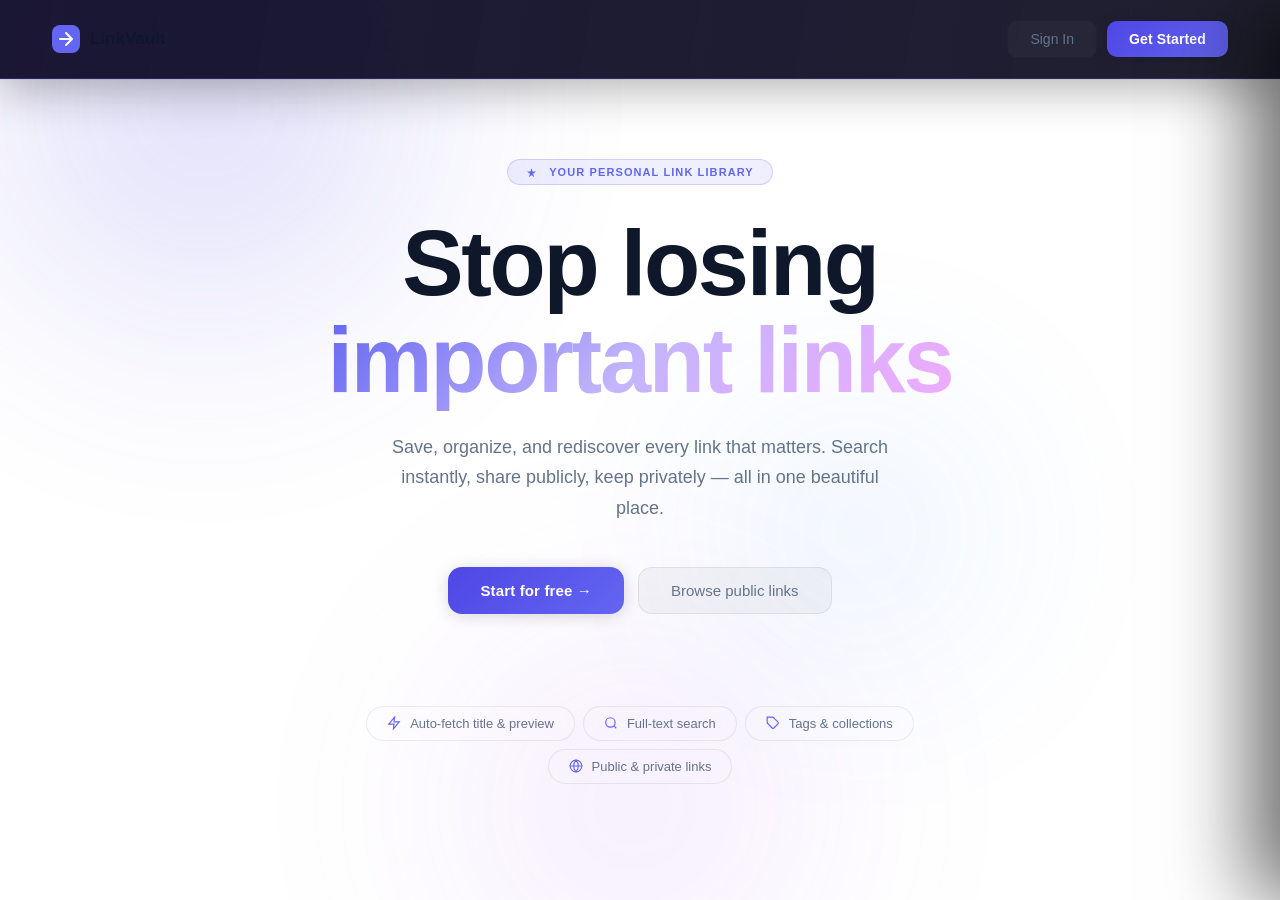
==== commit 6d82d0bf: "fixed icons" ====
--- a/templates/index.html
+++ b/templates/index.html
@@ -5,11 +5,9 @@
 <meta name="viewport" content="width=device-width, initial-scale=1.0">
 <title>LinkVault — Your Personal Link Library</title>
 <link rel="preconnect" href="https://fonts.googleapis.com">
-<link rel="preconnect" href="https://fonts.gstatic.com" crossorigin>
-<link href="https://fonts.googleapis.com/css2?family=Space+Grotesk:wght@400;500;600;700&family=Plus+Jakarta+Sans:wght@300;400;500;600&display=swap" rel="stylesheet">
+<link href="https://fonts.googleapis.com/css2?family=Syne:wght@400;600;700;800&family=DM+Sans:wght@300;400;500&display=swap" rel="stylesheet">
 <link rel="stylesheet" href="/static/css/style.css">
 <link rel="stylesheet" href="/static/css/auth.css">
-<script>(function(){var t=localStorage.getItem('lv-theme')||'geek';document.documentElement.setAttribute('data-theme',t);})();</script>
 </head>
 <body class="auth-page">
 
@@ -28,97 +26,37 @@
       <span>LinkVault</span>
     </div>
     <div class="land-nav-actions">
-      <div class="theme-switcher">
-        <button class="theme-toggle" onclick="toggleThemePicker()" title="Switch theme">
-          <svg width="15" height="15" viewBox="0 0 24 24" fill="none" stroke="currentColor" stroke-width="2"><circle cx="12" cy="12" r="5"/><path d="M12 1v2M12 21v2M4.22 4.22l1.42 1.42M18.36 18.36l1.42 1.42M1 12h2M21 12h2M4.22 19.78l1.42-1.42M18.36 5.64l1.42-1.42"/></svg>
-        </button>
-        <div class="theme-picker hidden" id="themePicker">
-          <div class="theme-picker-title">Theme</div>
-          <div class="theme-option" data-theme="light" onclick="applyTheme('light')">
-            <span class="theme-swatch" style="background:linear-gradient(135deg,#f7f8fc 50%,#4f46e5 50%)"></span>
-            <span>Light</span><span class="theme-check"></span>
-          </div>
-          <div class="theme-option" data-theme="dark" onclick="applyTheme('dark')">
-            <span class="theme-swatch" style="background:linear-gradient(135deg,#07070e 50%,#6366f1 50%)"></span>
-            <span>Dark</span><span class="theme-check"></span>
-          </div>
-          <div class="theme-option" data-theme="geek" onclick="applyTheme('geek')">
-            <span class="theme-swatch" style="background:linear-gradient(135deg,#f4f7f2 50%,#2f8d46 50%)"></span>
-            <span>Geek</span><span class="theme-check"></span>
-          </div>
-          <div class="theme-option" data-theme="midnight" onclick="applyTheme('midnight')">
-            <span class="theme-swatch" style="background:linear-gradient(135deg,#020c18 50%,#00d4c0 50%)"></span>
-            <span>Midnight</span><span class="theme-check"></span>
-          </div>
-        </div>
-      </div>
-      <button class="btn-ghost" onclick="showPanel('login')">Sign in</button>
-      <button class="btn-primary" onclick="showPanel('register')">Get started</button>
+      <button class="btn-ghost" onclick="showPanel('login')">Sign In</button>
+      <button class="btn-primary" onclick="showPanel('register')">Get Started</button>
     </div>
   </nav>
 
   <div class="hero">
-    <div class="hero-badge">
-      <svg width="10" height="10" viewBox="0 0 24 24" fill="currentColor"><path d="M12 2l2.4 7.4H22l-6.2 4.5 2.4 7.4L12 17l-6.2 4.3 2.4-7.4L2 9.4h7.6z"/></svg>
-      Your personal link library
-    </div>
+    <div class="hero-badge"><svg width="11" height="11" viewBox="0 0 24 24" fill="currentColor" style="vertical-align:middle;margin-right:4px"><path d="M12 2l2.2 7.8H22l-6.6 4.8 2.5 7.8L12 17.6l-5.9 4.8 2.5-7.8L2 9.8h7.8z"/></svg>Your personal link library</div>
     <h1 class="hero-title">Stop losing<br><span class="grad-text">important links</span></h1>
-    <p class="hero-sub">Save, organize, and rediscover every link that matters. Search instantly, share publicly, keep privately.</p>
+    <p class="hero-sub">Save, organize, and rediscover every link that matters. Search instantly, share publicly, keep privately — all in one beautiful place.</p>
     <div class="hero-actions">
-      <button class="btn-primary btn-lg" onclick="showPanel('register')">Start for free</button>
+      <button class="btn-primary btn-lg" onclick="showPanel('register')">Start for free →</button>
       <a href="/explore" class="btn-ghost btn-lg">Browse public links</a>
     </div>
     <div class="hero-features">
-      <div class="feat">
-        <span class="feat-icon"><svg width="14" height="14" viewBox="0 0 24 24" fill="none" stroke="currentColor" stroke-width="2"><polygon points="13 2 3 14 12 14 11 22 21 10 12 10 13 2"/></svg></span>
-        Auto-fetch metadata
-      </div>
-      <div class="feat">
-        <span class="feat-icon"><svg width="14" height="14" viewBox="0 0 24 24" fill="none" stroke="currentColor" stroke-width="2"><circle cx="11" cy="11" r="8"/><line x1="21" y1="21" x2="16.65" y2="16.65"/></svg></span>
-        Full-text search
-      </div>
-      <div class="feat">
-        <span class="feat-icon"><svg width="14" height="14" viewBox="0 0 24 24" fill="none" stroke="currentColor" stroke-width="2"><path d="M20.59 13.41l-7.17 7.17a2 2 0 0 1-2.83 0L2 12V2h10l8.59 8.59a2 2 0 0 1 0 2.82z"/><line x1="7" y1="7" x2="7.01" y2="7"/></svg></span>
-        Tags &amp; collections
-      </div>
-      <div class="feat">
-        <span class="feat-icon"><svg width="14" height="14" viewBox="0 0 24 24" fill="none" stroke="currentColor" stroke-width="2"><circle cx="12" cy="12" r="10"/><path d="M2 12h20M12 2a15.3 15.3 0 0 1 4 10 15.3 15.3 0 0 1-4 10 15.3 15.3 0 0 1-4-10 15.3 15.3 0 0 1 4-10z"/></svg></span>
-        Public &amp; private
-      </div>
+      <div class="feat"><span class="feat-icon"><svg width="14" height="14" viewBox="0 0 24 24" fill="none" stroke="currentColor" stroke-width="2"><polygon points="13 2 3 14 12 14 11 22 21 10 12 10 13 2"/></svg></span>Auto-fetch title & preview</div>
+      <div class="feat"><span class="feat-icon"><svg width="14" height="14" viewBox="0 0 24 24" fill="none" stroke="currentColor" stroke-width="2"><circle cx="11" cy="11" r="8"/><line x1="21" y1="21" x2="16.65" y2="16.65"/></svg></span>Full-text search</div>
+      <div class="feat"><span class="feat-icon"><svg width="14" height="14" viewBox="0 0 24 24" fill="none" stroke="currentColor" stroke-width="2"><path d="M20.59 13.41l-7.17 7.17a2 2 0 0 1-2.83 0L2 12V2h10l8.59 8.59a2 2 0 0 1 0 2.82z"/><line x1="7" y1="7" x2="7.01" y2="7"/></svg></span>Tags & collections</div>
+      <div class="feat"><span class="feat-icon"><svg width="14" height="14" viewBox="0 0 24 24" fill="none" stroke="currentColor" stroke-width="2"><circle cx="12" cy="12" r="10"/><path d="M2 12h20M12 2a15.3 15.3 0 0 1 4 10 15.3 15.3 0 0 1-4 10 15.3 15.3 0 0 1-4-10 15.3 15.3 0 0 1 4-10z"/></svg></span>Public & private links</div>
     </div>
   </div>
 </section>
 
-<!-- Footer -->
-<footer class="land-footer">
-  <div class="footer-inner">
-    <div class="footer-brand">
-      <div class="logo">
-        <svg width="22" height="22" viewBox="0 0 28 28" fill="none"><rect width="28" height="28" rx="8" fill="#6366f1"/><path d="M8 14h12M14 8l6 6-6 6" stroke="#fff" stroke-width="2" stroke-linecap="round" stroke-linejoin="round"/></svg>
-        <span>LinkVault</span>
-      </div>
-      <p class="footer-tagline">Save, organize, and rediscover every link that matters.</p>
-    </div>
-    <nav class="footer-links">
-      <a href="/explore">Explore</a>
-      <a onclick="showPanel('login')">Sign in</a>
-      <a onclick="showPanel('register')">Get started</a>
-    </nav>
-    <p class="footer-copy">&copy; 2025 LinkVault</p>
-  </div>
-</footer>
-
 <!-- Auth Panel -->
 <div class="auth-overlay hidden" id="authOverlay" onclick="hidePanel()"></div>
 <div class="auth-panel" id="authPanel">
-  <button class="panel-close" onclick="hidePanel()">
-    <svg width="14" height="14" viewBox="0 0 24 24" fill="none" stroke="currentColor" stroke-width="2.5"><line x1="18" y1="6" x2="6" y2="18"/><line x1="6" y1="6" x2="18" y2="18"/></svg>
-  </button>
+  <button class="panel-close" onclick="hidePanel()"><svg width="14" height="14" viewBox="0 0 24 24" fill="none" stroke="currentColor" stroke-width="2.5"><line x1="18" y1="6" x2="6" y2="18"/><line x1="6" y1="6" x2="18" y2="18"/></svg></button>
 
   <!-- Login -->
   <div class="auth-form" id="loginForm">
     <h2>Welcome back</h2>
-    <p class="auth-sub">Sign in to your LinkVault account</p>
+    <p class="auth-sub">Sign in to your LinkVault</p>
 
     <div id="loginError" class="error-msg hidden"></div>
 
@@ -126,6 +64,7 @@
       <svg width="18" height="18" viewBox="0 0 18 18"><path d="M17.64 9.2c0-.637-.057-1.251-.164-1.84H9v3.481h4.844c-.209 1.125-.843 2.078-1.796 2.717v2.258h2.908c1.702-1.567 2.684-3.874 2.684-6.615z" fill="#4285F4"/><path d="M9 18c2.43 0 4.467-.806 5.956-2.18l-2.908-2.259c-.806.54-1.837.86-3.048.86-2.344 0-4.328-1.584-5.036-3.711H.957v2.332A8.997 8.997 0 009 18z" fill="#34A853"/><path d="M3.964 10.71A5.41 5.41 0 013.682 9c0-.593.102-1.17.282-1.71V4.958H.957A8.996 8.996 0 000 9c0 1.452.348 2.827.957 4.042l3.007-2.332z" fill="#FBBC05"/><path d="M9 3.58c1.321 0 2.508.454 3.44 1.345l2.582-2.58C13.463.891 11.426 0 9 0A8.997 8.997 0 00.957 4.958L3.964 6.29C4.672 4.163 6.656 3.58 9 3.58z" fill="#EA4335"/></svg>
       Continue with Google
     </a>
+
     <div class="divider"><span>or</span></div>
 
     <div class="field">
@@ -136,14 +75,14 @@
       <label>Password</label>
       <input type="password" id="loginPassword" placeholder="••••••••" autocomplete="current-password">
     </div>
-    <button class="btn-primary btn-full" onclick="doLogin()">Sign in</button>
-    <p class="switch-auth">No account? <a onclick="switchTo('register')">Create one</a></p>
+    <button class="btn-primary btn-full" onclick="doLogin()">Sign In</button>
+    <p class="switch-auth">No account? <a onclick="switchTo('register')">Create one →</a></p>
   </div>
 
   <!-- Register -->
   <div class="auth-form hidden" id="registerForm">
     <h2>Create account</h2>
-    <p class="auth-sub">Join LinkVault — free forever</p>
+    <p class="auth-sub">Join LinkVault — it's free</p>
 
     <div id="registerError" class="error-msg hidden"></div>
 
@@ -151,10 +90,11 @@
       <svg width="18" height="18" viewBox="0 0 18 18"><path d="M17.64 9.2c0-.637-.057-1.251-.164-1.84H9v3.481h4.844c-.209 1.125-.843 2.078-1.796 2.717v2.258h2.908c1.702-1.567 2.684-3.874 2.684-6.615z" fill="#4285F4"/><path d="M9 18c2.43 0 4.467-.806 5.956-2.18l-2.908-2.259c-.806.54-1.837.86-3.048.86-2.344 0-4.328-1.584-5.036-3.711H.957v2.332A8.997 8.997 0 009 18z" fill="#34A853"/><path d="M3.964 10.71A5.41 5.41 0 013.682 9c0-.593.102-1.17.282-1.71V4.958H.957A8.996 8.996 0 000 9c0 1.452.348 2.827.957 4.042l3.007-2.332z" fill="#FBBC05"/><path d="M9 3.58c1.321 0 2.508.454 3.44 1.345l2.582-2.58C13.463.891 11.426 0 9 0A8.997 8.997 0 00.957 4.958L3.964 6.29C4.672 4.163 6.656 3.58 9 3.58z" fill="#EA4335"/></svg>
       Sign up with Google
     </a>
+
     <div class="divider"><span>or</span></div>
 
     <div class="field">
-      <label>Full name</label>
+      <label>Full Name</label>
       <input type="text" id="regName" placeholder="Your name" autocomplete="name">
     </div>
     <div class="field">
@@ -165,12 +105,11 @@
       <label>Password <span class="hint">(min 6 chars)</span></label>
       <input type="password" id="regPassword" placeholder="••••••••" autocomplete="new-password">
     </div>
-    <button class="btn-primary btn-full" onclick="doRegister()">Create account</button>
-    <p class="switch-auth">Already have an account? <a onclick="switchTo('login')">Sign in</a></p>
+    <button class="btn-primary btn-full" onclick="doRegister()">Create Account</button>
+    <p class="switch-auth">Have an account? <a onclick="switchTo('login')">Sign in →</a></p>
   </div>
 </div>
 
-<script src="/static/js/theme.js"></script>
 <script src="/static/js/auth.js"></script>
 </body>
-</html>
+</html>
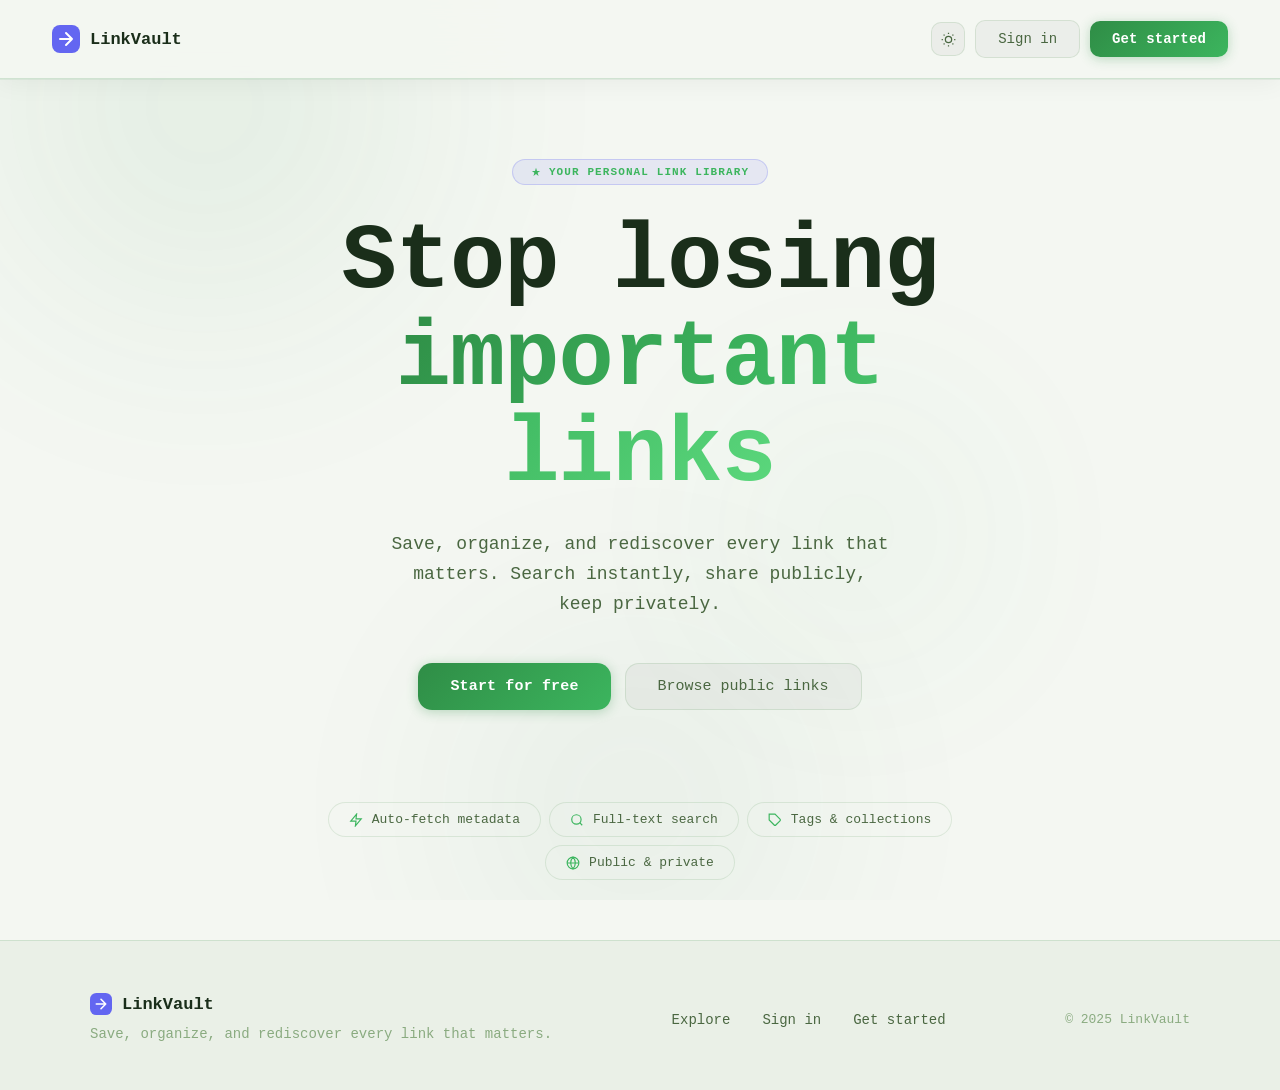
==== commit 06cb4caf: "feat: redesign dark theme with trading terminal aesthetic Replaces the generic dark theme with a neo" ====
--- a/templates/index.html
+++ b/templates/index.html
@@ -5,9 +5,12 @@
 <meta name="viewport" content="width=device-width, initial-scale=1.0">
 <title>LinkVault — Your Personal Link Library</title>
 <link rel="preconnect" href="https://fonts.googleapis.com">
-<link href="https://fonts.googleapis.com/css2?family=Syne:wght@400;600;700;800&family=DM+Sans:wght@300;400;500&display=swap" rel="stylesheet">
+<link rel="preconnect" href="https://fonts.gstatic.com" crossorigin>
+<link href="https://fonts.googleapis.com/css2?family=Space+Grotesk:wght@400;500;600;700&family=Plus+Jakarta+Sans:wght@300;400;500;600&family=Rajdhani:wght@400;500;600;700&family=Share+Tech+Mono&display=swap" rel="stylesheet">
 <link rel="stylesheet" href="/static/css/style.css">
 <link rel="stylesheet" href="/static/css/auth.css">
+<link rel="icon" type="image/svg+xml" href="/static/favicon.svg?v=3">
+<script>(function(){var t=localStorage.getItem('lv-theme')||'geek';document.documentElement.setAttribute('data-theme',t);})();</script>
 </head>
 <body class="auth-page">
 
@@ -26,37 +29,97 @@
       <span>LinkVault</span>
     </div>
     <div class="land-nav-actions">
-      <button class="btn-ghost" onclick="showPanel('login')">Sign In</button>
-      <button class="btn-primary" onclick="showPanel('register')">Get Started</button>
+      <div class="theme-switcher">
+        <button class="theme-toggle" onclick="toggleThemePicker()" title="Switch theme">
+          <svg width="15" height="15" viewBox="0 0 24 24" fill="none" stroke="currentColor" stroke-width="2"><circle cx="12" cy="12" r="5"/><path d="M12 1v2M12 21v2M4.22 4.22l1.42 1.42M18.36 18.36l1.42 1.42M1 12h2M21 12h2M4.22 19.78l1.42-1.42M18.36 5.64l1.42-1.42"/></svg>
+        </button>
+        <div class="theme-picker hidden" id="themePicker">
+          <div class="theme-picker-title">Theme</div>
+          <div class="theme-option" data-theme="light" onclick="applyTheme('light')">
+            <span class="theme-swatch" style="background:linear-gradient(135deg,#f7f8fc 50%,#4f46e5 50%)"></span>
+            <span>Light</span><span class="theme-check"></span>
+          </div>
+          <div class="theme-option" data-theme="dark" onclick="applyTheme('dark')">
+            <span class="theme-swatch" style="background:linear-gradient(135deg,#07070e 50%,#6366f1 50%)"></span>
+            <span>Dark</span><span class="theme-check"></span>
+          </div>
+          <div class="theme-option" data-theme="geek" onclick="applyTheme('geek')">
+            <span class="theme-swatch" style="background:linear-gradient(135deg,#f4f7f2 50%,#2f8d46 50%)"></span>
+            <span>Geek</span><span class="theme-check"></span>
+          </div>
+          <div class="theme-option" data-theme="midnight" onclick="applyTheme('midnight')">
+            <span class="theme-swatch" style="background:linear-gradient(135deg,#020c18 50%,#00d4c0 50%)"></span>
+            <span>Midnight</span><span class="theme-check"></span>
+          </div>
+        </div>
+      </div>
+      <button class="btn-ghost" onclick="showPanel('login')">Sign in</button>
+      <button class="btn-primary" onclick="showPanel('register')">Get started</button>
     </div>
   </nav>
 
   <div class="hero">
-    <div class="hero-badge"><svg width="11" height="11" viewBox="0 0 24 24" fill="currentColor" style="vertical-align:middle;margin-right:4px"><path d="M12 2l2.2 7.8H22l-6.6 4.8 2.5 7.8L12 17.6l-5.9 4.8 2.5-7.8L2 9.8h7.8z"/></svg>Your personal link library</div>
+    <div class="hero-badge">
+      <svg width="10" height="10" viewBox="0 0 24 24" fill="currentColor"><path d="M12 2l2.4 7.4H22l-6.2 4.5 2.4 7.4L12 17l-6.2 4.3 2.4-7.4L2 9.4h7.6z"/></svg>
+      Your personal link library
+    </div>
     <h1 class="hero-title">Stop losing<br><span class="grad-text">important links</span></h1>
-    <p class="hero-sub">Save, organize, and rediscover every link that matters. Search instantly, share publicly, keep privately — all in one beautiful place.</p>
+    <p class="hero-sub">Save, organize, and rediscover every link that matters. Search instantly, share publicly, keep privately.</p>
     <div class="hero-actions">
-      <button class="btn-primary btn-lg" onclick="showPanel('register')">Start for free →</button>
+      <button class="btn-primary btn-lg" onclick="showPanel('register')">Start for free</button>
       <a href="/explore" class="btn-ghost btn-lg">Browse public links</a>
     </div>
     <div class="hero-features">
-      <div class="feat"><span class="feat-icon"><svg width="14" height="14" viewBox="0 0 24 24" fill="none" stroke="currentColor" stroke-width="2"><polygon points="13 2 3 14 12 14 11 22 21 10 12 10 13 2"/></svg></span>Auto-fetch title & preview</div>
-      <div class="feat"><span class="feat-icon"><svg width="14" height="14" viewBox="0 0 24 24" fill="none" stroke="currentColor" stroke-width="2"><circle cx="11" cy="11" r="8"/><line x1="21" y1="21" x2="16.65" y2="16.65"/></svg></span>Full-text search</div>
-      <div class="feat"><span class="feat-icon"><svg width="14" height="14" viewBox="0 0 24 24" fill="none" stroke="currentColor" stroke-width="2"><path d="M20.59 13.41l-7.17 7.17a2 2 0 0 1-2.83 0L2 12V2h10l8.59 8.59a2 2 0 0 1 0 2.82z"/><line x1="7" y1="7" x2="7.01" y2="7"/></svg></span>Tags & collections</div>
-      <div class="feat"><span class="feat-icon"><svg width="14" height="14" viewBox="0 0 24 24" fill="none" stroke="currentColor" stroke-width="2"><circle cx="12" cy="12" r="10"/><path d="M2 12h20M12 2a15.3 15.3 0 0 1 4 10 15.3 15.3 0 0 1-4 10 15.3 15.3 0 0 1-4-10 15.3 15.3 0 0 1 4-10z"/></svg></span>Public & private links</div>
+      <div class="feat">
+        <span class="feat-icon"><svg width="14" height="14" viewBox="0 0 24 24" fill="none" stroke="currentColor" stroke-width="2"><polygon points="13 2 3 14 12 14 11 22 21 10 12 10 13 2"/></svg></span>
+        Auto-fetch metadata
+      </div>
+      <div class="feat">
+        <span class="feat-icon"><svg width="14" height="14" viewBox="0 0 24 24" fill="none" stroke="currentColor" stroke-width="2"><circle cx="11" cy="11" r="8"/><line x1="21" y1="21" x2="16.65" y2="16.65"/></svg></span>
+        Full-text search
+      </div>
+      <div class="feat">
+        <span class="feat-icon"><svg width="14" height="14" viewBox="0 0 24 24" fill="none" stroke="currentColor" stroke-width="2"><path d="M20.59 13.41l-7.17 7.17a2 2 0 0 1-2.83 0L2 12V2h10l8.59 8.59a2 2 0 0 1 0 2.82z"/><line x1="7" y1="7" x2="7.01" y2="7"/></svg></span>
+        Tags &amp; collections
+      </div>
+      <div class="feat">
+        <span class="feat-icon"><svg width="14" height="14" viewBox="0 0 24 24" fill="none" stroke="currentColor" stroke-width="2"><circle cx="12" cy="12" r="10"/><path d="M2 12h20M12 2a15.3 15.3 0 0 1 4 10 15.3 15.3 0 0 1-4 10 15.3 15.3 0 0 1-4-10 15.3 15.3 0 0 1 4-10z"/></svg></span>
+        Public &amp; private
+      </div>
     </div>
   </div>
 </section>
 
+<!-- Footer -->
+<footer class="land-footer">
+  <div class="footer-inner">
+    <div class="footer-brand">
+      <div class="logo">
+        <svg width="22" height="22" viewBox="0 0 28 28" fill="none"><rect width="28" height="28" rx="8" fill="#6366f1"/><path d="M8 14h12M14 8l6 6-6 6" stroke="#fff" stroke-width="2" stroke-linecap="round" stroke-linejoin="round"/></svg>
+        <span>LinkVault</span>
+      </div>
+      <p class="footer-tagline">Save, organize, and rediscover every link that matters.</p>
+    </div>
+    <nav class="footer-links">
+      <a href="/explore">Explore</a>
+      <a onclick="showPanel('login')">Sign in</a>
+      <a onclick="showPanel('register')">Get started</a>
+    </nav>
+    <p class="footer-copy">&copy; 2025 LinkVault</p>
+  </div>
+</footer>
+
 <!-- Auth Panel -->
 <div class="auth-overlay hidden" id="authOverlay" onclick="hidePanel()"></div>
 <div class="auth-panel" id="authPanel">
-  <button class="panel-close" onclick="hidePanel()"><svg width="14" height="14" viewBox="0 0 24 24" fill="none" stroke="currentColor" stroke-width="2.5"><line x1="18" y1="6" x2="6" y2="18"/><line x1="6" y1="6" x2="18" y2="18"/></svg></button>
+  <button class="panel-close" onclick="hidePanel()">
+    <svg width="14" height="14" viewBox="0 0 24 24" fill="none" stroke="currentColor" stroke-width="2.5"><line x1="18" y1="6" x2="6" y2="18"/><line x1="6" y1="6" x2="18" y2="18"/></svg>
+  </button>
 
   <!-- Login -->
   <div class="auth-form" id="loginForm">
     <h2>Welcome back</h2>
-    <p class="auth-sub">Sign in to your LinkVault</p>
+    <p class="auth-sub">Sign in to your LinkVault account</p>
 
     <div id="loginError" class="error-msg hidden"></div>
 
@@ -64,7 +127,6 @@
       <svg width="18" height="18" viewBox="0 0 18 18"><path d="M17.64 9.2c0-.637-.057-1.251-.164-1.84H9v3.481h4.844c-.209 1.125-.843 2.078-1.796 2.717v2.258h2.908c1.702-1.567 2.684-3.874 2.684-6.615z" fill="#4285F4"/><path d="M9 18c2.43 0 4.467-.806 5.956-2.18l-2.908-2.259c-.806.54-1.837.86-3.048.86-2.344 0-4.328-1.584-5.036-3.711H.957v2.332A8.997 8.997 0 009 18z" fill="#34A853"/><path d="M3.964 10.71A5.41 5.41 0 013.682 9c0-.593.102-1.17.282-1.71V4.958H.957A8.996 8.996 0 000 9c0 1.452.348 2.827.957 4.042l3.007-2.332z" fill="#FBBC05"/><path d="M9 3.58c1.321 0 2.508.454 3.44 1.345l2.582-2.58C13.463.891 11.426 0 9 0A8.997 8.997 0 00.957 4.958L3.964 6.29C4.672 4.163 6.656 3.58 9 3.58z" fill="#EA4335"/></svg>
       Continue with Google
     </a>
-
     <div class="divider"><span>or</span></div>
 
     <div class="field">
@@ -75,14 +137,14 @@
       <label>Password</label>
       <input type="password" id="loginPassword" placeholder="••••••••" autocomplete="current-password">
     </div>
-    <button class="btn-primary btn-full" onclick="doLogin()">Sign In</button>
-    <p class="switch-auth">No account? <a onclick="switchTo('register')">Create one →</a></p>
+    <button class="btn-primary btn-full" onclick="doLogin()">Sign in</button>
+    <p class="switch-auth">No account? <a onclick="switchTo('register')">Create one</a></p>
   </div>
 
   <!-- Register -->
   <div class="auth-form hidden" id="registerForm">
     <h2>Create account</h2>
-    <p class="auth-sub">Join LinkVault — it's free</p>
+    <p class="auth-sub">Join LinkVault — free forever</p>
 
     <div id="registerError" class="error-msg hidden"></div>
 
@@ -90,11 +152,10 @@
       <svg width="18" height="18" viewBox="0 0 18 18"><path d="M17.64 9.2c0-.637-.057-1.251-.164-1.84H9v3.481h4.844c-.209 1.125-.843 2.078-1.796 2.717v2.258h2.908c1.702-1.567 2.684-3.874 2.684-6.615z" fill="#4285F4"/><path d="M9 18c2.43 0 4.467-.806 5.956-2.18l-2.908-2.259c-.806.54-1.837.86-3.048.86-2.344 0-4.328-1.584-5.036-3.711H.957v2.332A8.997 8.997 0 009 18z" fill="#34A853"/><path d="M3.964 10.71A5.41 5.41 0 013.682 9c0-.593.102-1.17.282-1.71V4.958H.957A8.996 8.996 0 000 9c0 1.452.348 2.827.957 4.042l3.007-2.332z" fill="#FBBC05"/><path d="M9 3.58c1.321 0 2.508.454 3.44 1.345l2.582-2.58C13.463.891 11.426 0 9 0A8.997 8.997 0 00.957 4.958L3.964 6.29C4.672 4.163 6.656 3.58 9 3.58z" fill="#EA4335"/></svg>
       Sign up with Google
     </a>
-
     <div class="divider"><span>or</span></div>
 
     <div class="field">
-      <label>Full Name</label>
+      <label>Full name</label>
       <input type="text" id="regName" placeholder="Your name" autocomplete="name">
     </div>
     <div class="field">
@@ -105,11 +166,12 @@
       <label>Password <span class="hint">(min 6 chars)</span></label>
       <input type="password" id="regPassword" placeholder="••••••••" autocomplete="new-password">
     </div>
-    <button class="btn-primary btn-full" onclick="doRegister()">Create Account</button>
-    <p class="switch-auth">Have an account? <a onclick="switchTo('login')">Sign in →</a></p>
+    <button class="btn-primary btn-full" onclick="doRegister()">Create account</button>
+    <p class="switch-auth">Already have an account? <a onclick="switchTo('login')">Sign in</a></p>
   </div>
 </div>
 
+<script src="/static/js/theme.js"></script>
 <script src="/static/js/auth.js"></script>
 </body>
-</html>+</html>
--- a/static/css/style.css
+++ b/static/css/style.css
@@ -31,26 +31,31 @@
   --sidebar-w:     252px;
 }
 
-/* ─── Theme 2: Dark ─────────────────────────────────────────── */
+/* ─── Theme 2: Dark — Trading Terminal ──────────────────────── */
 [data-theme="dark"] {
-  --bg:            #07070e;
-  --bg2:           #0d0d1a;
-  --bg3:           #131326;
-  --bg4:           #181830;
-  --border:        rgba(130,130,220,0.08);
-  --border-hover:  rgba(130,130,220,0.17);
-  --text:          #eeeef8;
-  --text2:         #7878a8;
-  --text3:         #484868;
-  --accent:        #6366f1;
-  --accent2:       #818cf8;
-  --accent-hover:  #7577f3;
-  --accent-dim:    rgba(99,102,241,0.1);
-  --accent-border: rgba(99,102,241,0.28);
-  --shadow:        0 24px 64px rgba(0,0,0,0.65);
-  --shadow-sm:     0 4px 16px rgba(0,0,0,0.4);
-  --shadow-glow:   0 0 28px rgba(99,102,241,0.18);
+  --bg:            #0A0E14;
+  --bg2:           #111820;
+  --bg3:           #111820;
+  --bg4:           #1E2A38;
+  --border:        rgba(30,42,56,0.9);
+  --border-hover:  rgba(57,255,20,0.22);
+  --text:          #FFFFFF;
+  --text2:         #6B7A8D;
+  --text3:         #4a5a6d;
+  --accent:        #39FF14;
+  --accent2:       #39FF14;
+  --accent-hover:  #2bcc10;
+  --accent-dim:    rgba(57,255,20,0.08);
+  --accent-border: rgba(57,255,20,0.28);
+  --success:       #00C853;
+  --danger:        #E53935;
+  --warn:          #FFB300;
+  --shadow:        0 24px 64px rgba(0,0,0,0.85);
+  --shadow-sm:     0 4px 16px rgba(0,0,0,0.6);
+  --shadow-glow:   0 0 28px rgba(57,255,20,0.15);
   --shadow-card:   none;
+  --font-display:  'Rajdhani', 'Share Tech Mono', monospace;
+  --font-body:     'Rajdhani', 'Share Tech Mono', monospace;
 }
 
 /* ─── Theme 3: Geek ─────────────────────────────────────────── */
@@ -600,3 +605,77 @@
 [data-theme="midnight"] input:focus,
 [data-theme="midnight"] select:focus,
 [data-theme="midnight"] textarea:focus { box-shadow: 0 0 0 3px rgba(0,212,192,0.12); }
+
+/* ─── Dark theme extras — Trading Terminal ───────────────────── */
+@keyframes pulse-dot {
+  0%, 100% { box-shadow: 0 0 0 0 rgba(57,255,20,0.7); opacity: 1; }
+  50%       { box-shadow: 0 0 0 5px rgba(57,255,20,0); opacity: 0.7; }
+}
+[data-theme="dark"] .topbar { background: rgba(10,14,20,0.94); border-bottom: 1px solid #1E2A38; }
+[data-theme="dark"] .explore-header { background: rgba(10,14,20,0.94); border-bottom: 1px solid #1E2A38; }
+[data-theme="dark"] .land-nav {
+  background: rgba(10,14,20,0.96);
+  border-bottom: 1px solid #1E2A38;
+  box-shadow: 0 1px 0 rgba(57,255,20,0.06), 0 8px 48px rgba(0,0,0,0.7);
+}
+[data-theme="dark"] .land-footer {
+  background: rgba(10,14,20,0.97);
+  border-top: 1px solid #1E2A38;
+}
+[data-theme="dark"] .sidebar { border-right: 1px solid #1E2A38; }
+[data-theme="dark"] .stat-chip { border: 1px solid #1E2A38; }
+[data-theme="dark"] .stat-chip::before {
+  background: linear-gradient(90deg, #39FF14, #00C853);
+}
+[data-theme="dark"] .stat-n { font-size: 28px; letter-spacing: 0.04em; }
+[data-theme="dark"] .stat-l {
+  text-transform: uppercase; letter-spacing: 0.1em;
+  color: #6B7A8D; font-size: 10px;
+}
+[data-theme="dark"] .stat-icon { color: #39FF14; opacity: 0.85; }
+[data-theme="dark"] .link-card {
+  border: 1px solid #1E2A38; border-radius: 10px;
+}
+[data-theme="dark"] .link-card:hover {
+  border-color: rgba(57,255,20,0.35);
+  box-shadow: 0 0 0 1px rgba(57,255,20,0.15), 0 8px 40px rgba(0,0,0,0.7), 0 0 24px rgba(57,255,20,0.08);
+}
+[data-theme="dark"] .nav-item.active { color: #39FF14; }
+[data-theme="dark"] .nav-item.active::before { background: #39FF14; box-shadow: 0 0 8px #39FF14; }
+[data-theme="dark"] .tag-pill.active,
+[data-theme="dark"] .tag-pill:hover { color: #39FF14; border-color: rgba(57,255,20,0.35); background: rgba(57,255,20,0.07); }
+[data-theme="dark"] .orb-1 { background: radial-gradient(circle, #39FF14 0%, transparent 70%); opacity: 0.06; }
+[data-theme="dark"] .orb-2 { background: radial-gradient(circle, #00C853 0%, transparent 70%); opacity: 0.05; }
+[data-theme="dark"] .orb-3 { background: radial-gradient(circle, #39FF14 0%, transparent 70%); opacity: 0.04; }
+[data-theme="dark"] .grad-text {
+  background: linear-gradient(135deg, #39FF14, #00C853, #7fff6a);
+  -webkit-background-clip: text; -webkit-text-fill-color: transparent; background-clip: text;
+}
+[data-theme="dark"] .search-wrap:focus-within {
+  border-color: rgba(57,255,20,0.5);
+  box-shadow: 0 0 0 3px rgba(57,255,20,0.1);
+}
+[data-theme="dark"] input:focus,
+[data-theme="dark"] select:focus,
+[data-theme="dark"] textarea:focus { box-shadow: 0 0 0 3px rgba(57,255,20,0.1); }
+[data-theme="dark"] .btn-primary {
+  background: linear-gradient(135deg, #39FF14, #2bcc10);
+  color: #0A0E14; font-weight: 700;
+  box-shadow: 0 2px 16px rgba(57,255,20,0.25);
+  letter-spacing: 0.06em; text-transform: uppercase;
+}
+[data-theme="dark"] .btn-primary:hover {
+  box-shadow: 0 0 24px rgba(57,255,20,0.4);
+  background: linear-gradient(135deg, #4fff2a, #39FF14);
+}
+[data-theme="dark"] .section-label { color: #FFB300; letter-spacing: 0.12em; }
+[data-theme="dark"] .modal { border: 1px solid #1E2A38; box-shadow: 0 8px 48px rgba(0,0,0,0.9), 0 0 40px rgba(57,255,20,0.06); }
+[data-theme="dark"] .user-menu { background: #111820; border: 1px solid #1E2A38; }
+[data-theme="dark"] .auth-panel { background: #111820; border: 1px solid #1E2A38; }
+[data-theme="dark"] .col-count { color: #FFB300; background: rgba(255,179,0,0.08); }
+[data-theme="dark"] .links-title { letter-spacing: 0.06em; text-transform: uppercase; font-size: 16px; color: #39FF14; }
+[data-theme="dark"] .links-count { color: #6B7A8D; background: rgba(30,42,56,0.8); letter-spacing: 0.08em; }
+[data-theme="dark"] .hero-title { letter-spacing: 0.02em; }
+[data-theme="dark"] .search-wrap input,
+[data-theme="dark"] .search-wrap input::placeholder { letter-spacing: 0.04em; }
+[data-theme="dark"] .stat-chip:hover { border-color: rgba(57,255,20,0.3); box-shadow: 0 0 16px rgba(57,255,20,0.08); }
--- a/static/css/auth.css
+++ b/static/css/auth.css
@@ -81,9 +81,9 @@
   background: var(--bg2); border-left: 1px solid var(--border);
   z-index: 51; padding: 48px 44px; overflow-y: auto;
   transform: translateX(100%); transition: transform .38s cubic-bezier(0.4,0,0.2,1);
-  box-shadow: -28px 0 80px rgba(0,0,0,0.6);
+  box-shadow: none;
 }
-.auth-panel.open { transform: translateX(0); }
+.auth-panel.open { transform: translateX(0); box-shadow: -28px 0 80px rgba(0,0,0,0.6); }
 
 .panel-close {
   position: absolute; top: 24px; right: 24px;
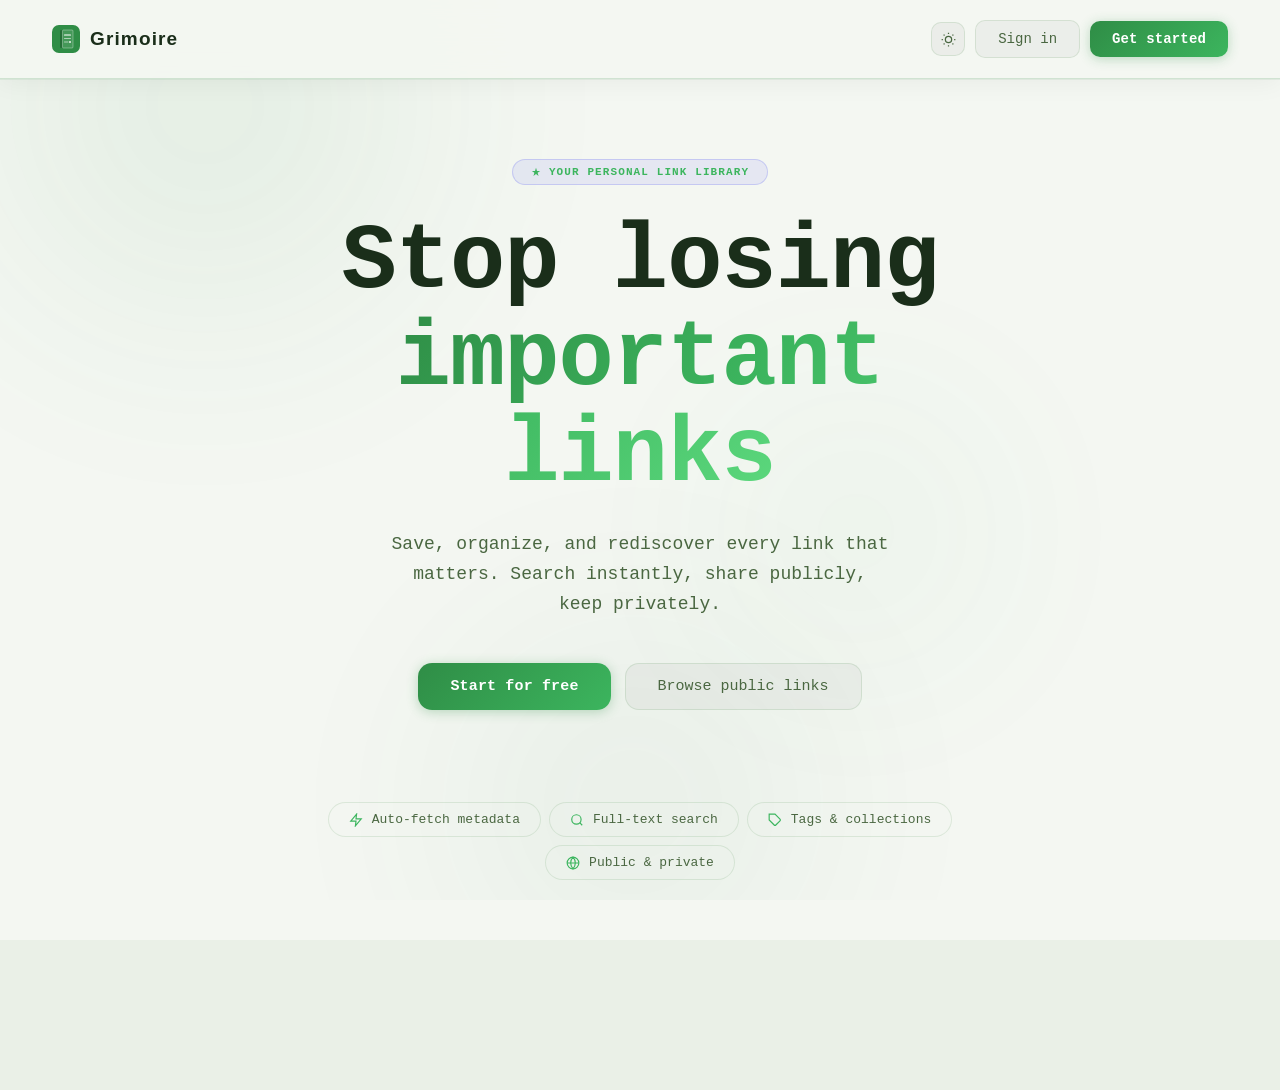
==== commit 6b8bf397: "feat: rebrand from LinkVault to Grimoire - New tome/grimoire SVG icon using var(--accent) — auto-col" ====
--- a/templates/index.html
+++ b/templates/index.html
@@ -3,7 +3,7 @@
 <head>
 <meta charset="UTF-8">
 <meta name="viewport" content="width=device-width, initial-scale=1.0">
-<title>LinkVault — Your Personal Link Library</title>
+<title>Grimoire — Your Personal Library</title>
 <link rel="preconnect" href="https://fonts.googleapis.com">
 <link rel="preconnect" href="https://fonts.gstatic.com" crossorigin>
 <link href="https://fonts.googleapis.com/css2?family=Space+Grotesk:wght@400;500;600;700&family=Plus+Jakarta+Sans:wght@300;400;500;600&family=Rajdhani:wght@400;500;600;700&family=Share+Tech+Mono&display=swap" rel="stylesheet">
@@ -25,8 +25,8 @@
 <section class="landing" id="landing">
   <nav class="land-nav">
     <div class="logo">
-      <svg width="28" height="28" viewBox="0 0 28 28" fill="none"><rect width="28" height="28" rx="8" fill="#6366f1"/><path d="M8 14h12M14 8l6 6-6 6" stroke="#fff" stroke-width="2" stroke-linecap="round" stroke-linejoin="round"/></svg>
-      <span>LinkVault</span>
+      <svg width="28" height="28" viewBox="0 0 28 28" fill="none"><rect width="28" height="28" rx="7" fill="var(--accent)"/><rect x="8" y="5" width="2.5" height="18" rx="1" fill="rgba(0,0,0,0.22)"/><rect x="10.5" y="5" width="10.5" height="18" rx="1" fill="rgba(255,255,255,0.1)" stroke="rgba(255,255,255,0.4)" stroke-width="0.8"/><line x1="12.5" y1="10" x2="18.5" y2="10" stroke="white" stroke-width="1.2" stroke-linecap="round"/><line x1="12.5" y1="13.5" x2="18.5" y2="13.5" stroke="rgba(255,255,255,0.55)" stroke-width="1" stroke-linecap="round"/><line x1="12.5" y1="17" x2="16" y2="17" stroke="rgba(255,255,255,0.55)" stroke-width="1" stroke-linecap="round"/><circle cx="18" cy="17" r="1" fill="rgba(255,255,255,0.9)"/></svg>
+      <span class="logo-text">Grimoire</span>
     </div>
     <div class="land-nav-actions">
       <div class="theme-switcher">
@@ -95,17 +95,17 @@
   <div class="footer-inner">
     <div class="footer-brand">
       <div class="logo">
-        <svg width="22" height="22" viewBox="0 0 28 28" fill="none"><rect width="28" height="28" rx="8" fill="#6366f1"/><path d="M8 14h12M14 8l6 6-6 6" stroke="#fff" stroke-width="2" stroke-linecap="round" stroke-linejoin="round"/></svg>
-        <span>LinkVault</span>
+        <svg width="22" height="22" viewBox="0 0 28 28" fill="none"><rect width="28" height="28" rx="7" fill="var(--accent)"/><rect x="8" y="5" width="2.5" height="18" rx="1" fill="rgba(0,0,0,0.22)"/><rect x="10.5" y="5" width="10.5" height="18" rx="1" fill="rgba(255,255,255,0.1)" stroke="rgba(255,255,255,0.4)" stroke-width="0.8"/><line x1="12.5" y1="10" x2="18.5" y2="10" stroke="white" stroke-width="1.2" stroke-linecap="round"/><line x1="12.5" y1="13.5" x2="18.5" y2="13.5" stroke="rgba(255,255,255,0.55)" stroke-width="1" stroke-linecap="round"/><line x1="12.5" y1="17" x2="16" y2="17" stroke="rgba(255,255,255,0.55)" stroke-width="1" stroke-linecap="round"/><circle cx="18" cy="17" r="1" fill="rgba(255,255,255,0.9)"/></svg>
+        <span class="logo-text">Grimoire</span>
       </div>
-      <p class="footer-tagline">Save, organize, and rediscover every link that matters.</p>
+      <p class="footer-tagline">Save links, write stories, build your archive.</p>
     </div>
     <nav class="footer-links">
       <a href="/explore">Explore</a>
       <a onclick="showPanel('login')">Sign in</a>
       <a onclick="showPanel('register')">Get started</a>
     </nav>
-    <p class="footer-copy">&copy; 2025 LinkVault</p>
+    <p class="footer-copy">&copy; 2025 Grimoire</p>
   </div>
 </footer>
 
@@ -119,7 +119,7 @@
   <!-- Login -->
   <div class="auth-form" id="loginForm">
     <h2>Welcome back</h2>
-    <p class="auth-sub">Sign in to your LinkVault account</p>
+    <p class="auth-sub">Sign in to your Grimoire</p>
 
     <div id="loginError" class="error-msg hidden"></div>
 
@@ -144,7 +144,7 @@
   <!-- Register -->
   <div class="auth-form hidden" id="registerForm">
     <h2>Create account</h2>
-    <p class="auth-sub">Join LinkVault — free forever</p>
+    <p class="auth-sub">Join Grimoire — free forever</p>
 
     <div id="registerError" class="error-msg hidden"></div>
 
--- a/static/css/style.css
+++ b/static/css/style.css
@@ -357,9 +357,11 @@
 /* ── Logo ────────────────────────────────────────────────────── */
 .logo {
   display: flex; align-items: center; gap: 10px;
-  font-family: var(--font-display); font-size: 17px; font-weight: 700;
-  color: var(--text); text-decoration: none;
-}
+  font-family: 'Rajdhani', sans-serif; font-size: 19px; font-weight: 700;
+  letter-spacing: 0.06em; color: var(--text); text-decoration: none;
+}
+.logo-text { transition: color .15s; }
+@media (max-width: 520px) { .logo-text { display: none; } }
 
 /* ── Divider ─────────────────────────────────────────────────── */
 .divider { display: flex; align-items: center; gap: 12px; color: var(--text3); font-size: 12px; }
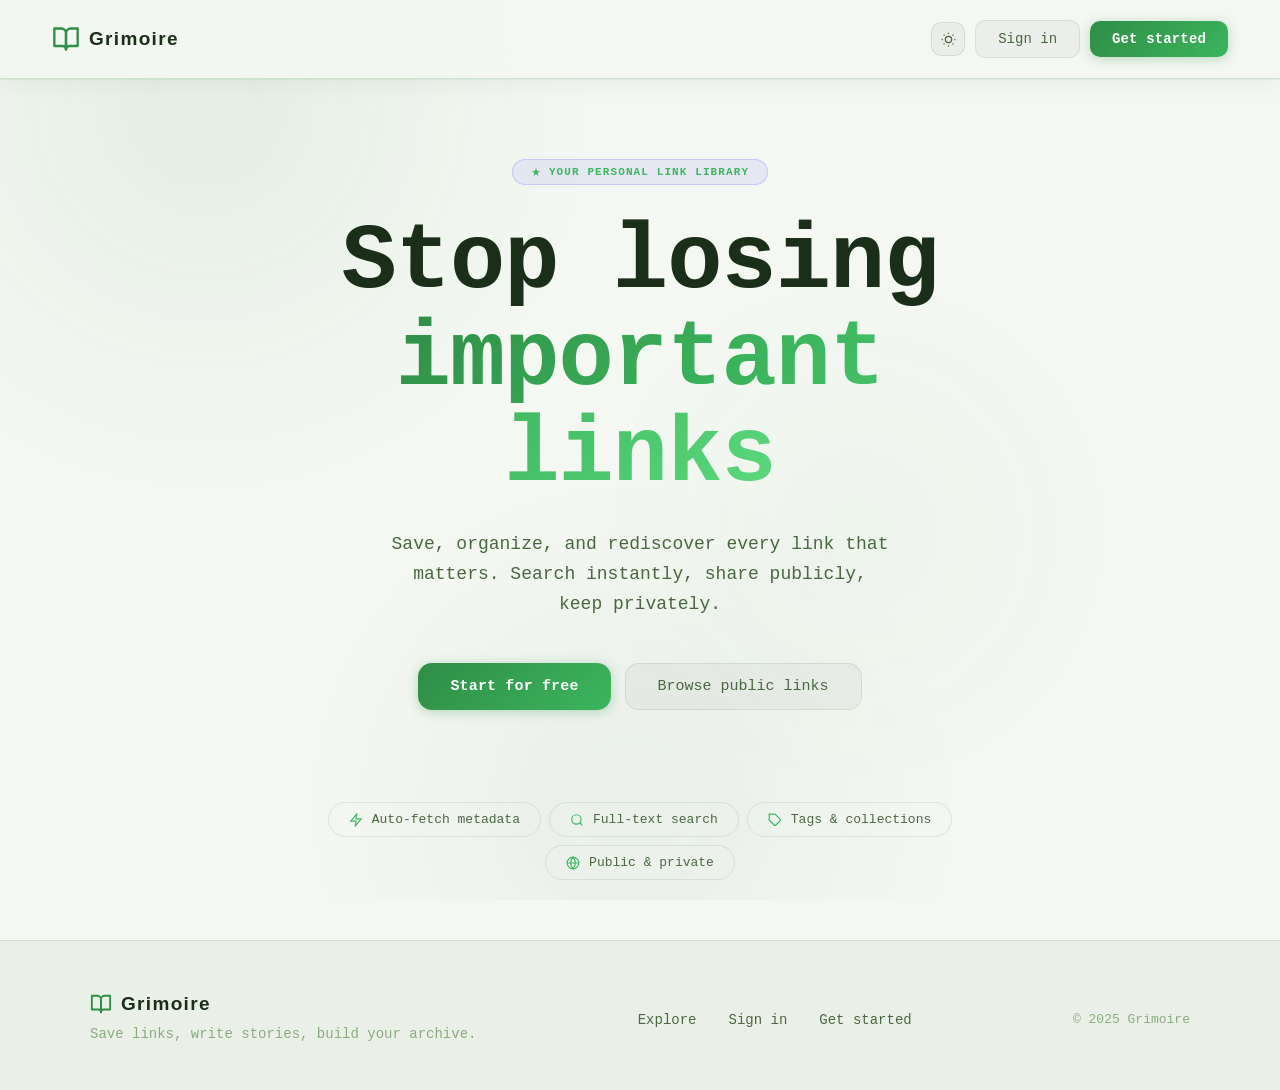
==== commit 6d22c579: "fix: replace emoji-style logo with proper open-book SVG icon Swapped the filled rectangle + lines ic" ====
--- a/templates/index.html
+++ b/templates/index.html
@@ -25,7 +25,7 @@
 <section class="landing" id="landing">
   <nav class="land-nav">
     <div class="logo">
-      <svg width="28" height="28" viewBox="0 0 28 28" fill="none"><rect width="28" height="28" rx="7" fill="var(--accent)"/><rect x="8" y="5" width="2.5" height="18" rx="1" fill="rgba(0,0,0,0.22)"/><rect x="10.5" y="5" width="10.5" height="18" rx="1" fill="rgba(255,255,255,0.1)" stroke="rgba(255,255,255,0.4)" stroke-width="0.8"/><line x1="12.5" y1="10" x2="18.5" y2="10" stroke="white" stroke-width="1.2" stroke-linecap="round"/><line x1="12.5" y1="13.5" x2="18.5" y2="13.5" stroke="rgba(255,255,255,0.55)" stroke-width="1" stroke-linecap="round"/><line x1="12.5" y1="17" x2="16" y2="17" stroke="rgba(255,255,255,0.55)" stroke-width="1" stroke-linecap="round"/><circle cx="18" cy="17" r="1" fill="rgba(255,255,255,0.9)"/></svg>
+      <svg width="28" height="28" viewBox="0 0 24 24" fill="none" stroke="var(--accent)" stroke-width="2" stroke-linecap="round" stroke-linejoin="round"><path d="M2 3h6a4 4 0 0 1 4 4v14a3 3 0 0 0-3-3H2z"/><path d="M22 3h-6a4 4 0 0 0-4 4v14a3 3 0 0 1 3-3h7z"/></svg>
       <span class="logo-text">Grimoire</span>
     </div>
     <div class="land-nav-actions">
@@ -95,7 +95,7 @@
   <div class="footer-inner">
     <div class="footer-brand">
       <div class="logo">
-        <svg width="22" height="22" viewBox="0 0 28 28" fill="none"><rect width="28" height="28" rx="7" fill="var(--accent)"/><rect x="8" y="5" width="2.5" height="18" rx="1" fill="rgba(0,0,0,0.22)"/><rect x="10.5" y="5" width="10.5" height="18" rx="1" fill="rgba(255,255,255,0.1)" stroke="rgba(255,255,255,0.4)" stroke-width="0.8"/><line x1="12.5" y1="10" x2="18.5" y2="10" stroke="white" stroke-width="1.2" stroke-linecap="round"/><line x1="12.5" y1="13.5" x2="18.5" y2="13.5" stroke="rgba(255,255,255,0.55)" stroke-width="1" stroke-linecap="round"/><line x1="12.5" y1="17" x2="16" y2="17" stroke="rgba(255,255,255,0.55)" stroke-width="1" stroke-linecap="round"/><circle cx="18" cy="17" r="1" fill="rgba(255,255,255,0.9)"/></svg>
+        <svg width="22" height="22" viewBox="0 0 24 24" fill="none" stroke="var(--accent)" stroke-width="2" stroke-linecap="round" stroke-linejoin="round"><path d="M2 3h6a4 4 0 0 1 4 4v14a3 3 0 0 0-3-3H2z"/><path d="M22 3h-6a4 4 0 0 0-4 4v14a3 3 0 0 1 3-3h7z"/></svg>
         <span class="logo-text">Grimoire</span>
       </div>
       <p class="footer-tagline">Save links, write stories, build your archive.</p>
--- a/static/css/style.css
+++ b/static/css/style.css
@@ -356,10 +356,11 @@
 
 /* ── Logo ────────────────────────────────────────────────────── */
 .logo {
-  display: flex; align-items: center; gap: 10px;
+  display: flex; align-items: center; gap: 9px;
   font-family: 'Rajdhani', sans-serif; font-size: 19px; font-weight: 700;
-  letter-spacing: 0.06em; color: var(--text); text-decoration: none;
-}
+  letter-spacing: 0.07em; color: var(--text); text-decoration: none;
+}
+.logo svg { flex-shrink: 0; }
 .logo-text { transition: color .15s; }
 @media (max-width: 520px) { .logo-text { display: none; } }
 
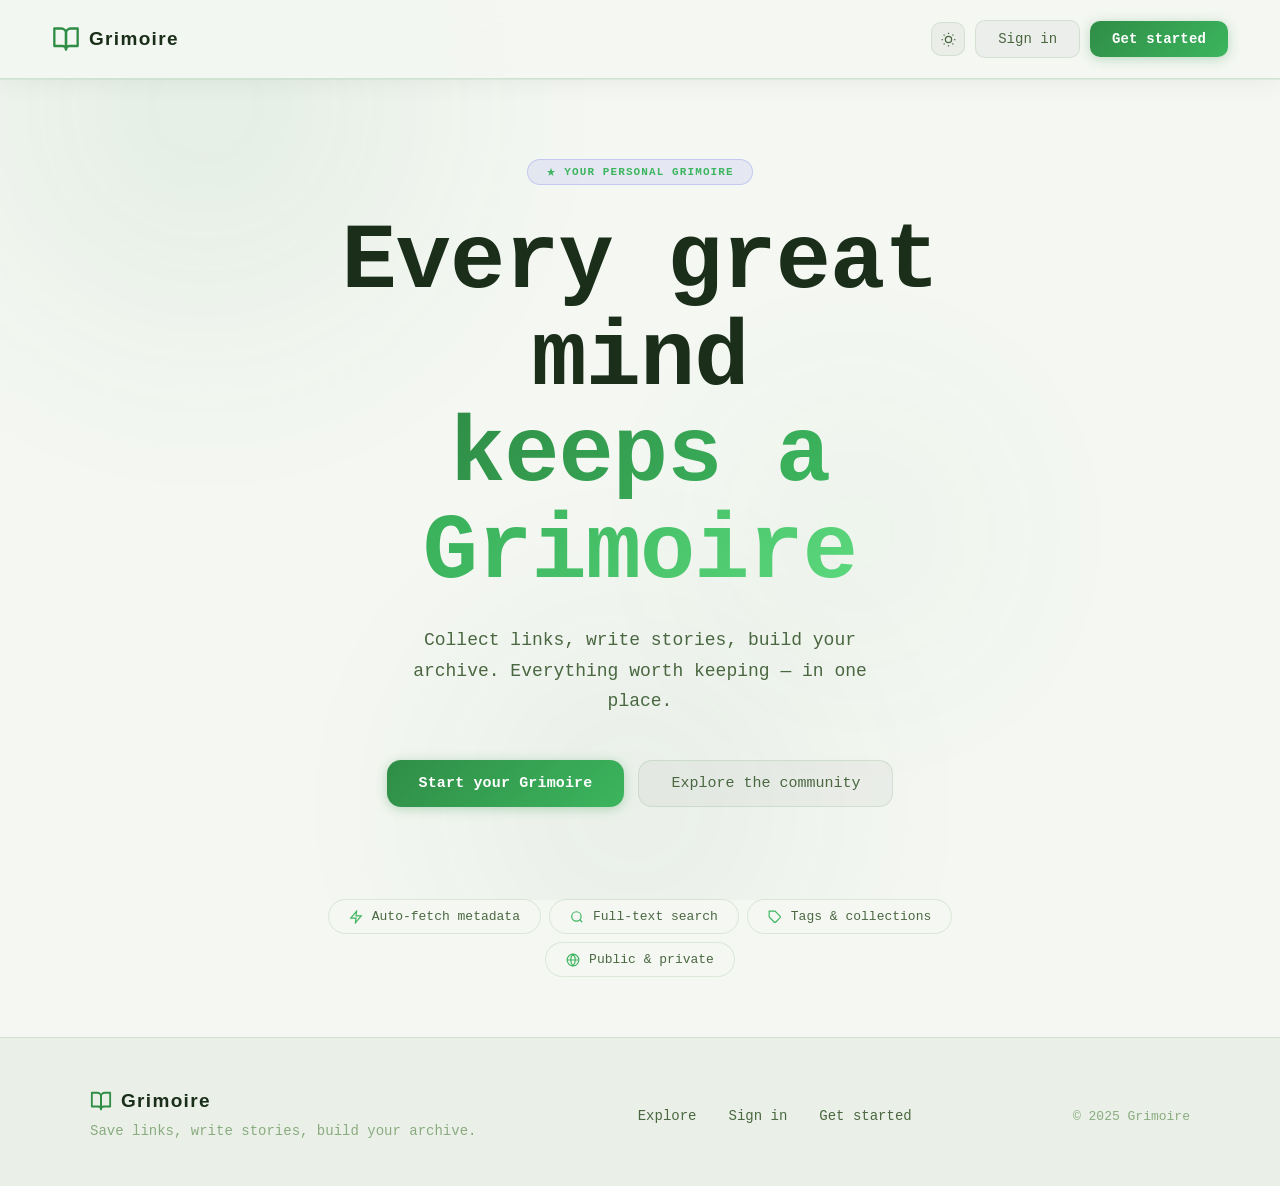
==== commit f9916c8d: "feat: update landing page hero copy for Grimoire rebrand Co-Authored-By: Claude Sonnet 4.6 <noreply@" ====
--- a/templates/index.html
+++ b/templates/index.html
@@ -9,7 +9,7 @@
 <link href="https://fonts.googleapis.com/css2?family=Space+Grotesk:wght@400;500;600;700&family=Plus+Jakarta+Sans:wght@300;400;500;600&family=Rajdhani:wght@400;500;600;700&family=Share+Tech+Mono&display=swap" rel="stylesheet">
 <link rel="stylesheet" href="/static/css/style.css">
 <link rel="stylesheet" href="/static/css/auth.css">
-<link rel="icon" type="image/svg+xml" href="/static/favicon.svg?v=3">
+<link rel="icon" type="image/svg+xml" href="/static/favicon.svg?v=4">
 <script>(function(){var t=localStorage.getItem('lv-theme')||'geek';document.documentElement.setAttribute('data-theme',t);})();</script>
 </head>
 <body class="auth-page">
@@ -61,13 +61,13 @@
   <div class="hero">
     <div class="hero-badge">
       <svg width="10" height="10" viewBox="0 0 24 24" fill="currentColor"><path d="M12 2l2.4 7.4H22l-6.2 4.5 2.4 7.4L12 17l-6.2 4.3 2.4-7.4L2 9.4h7.6z"/></svg>
-      Your personal link library
+      Your personal grimoire
     </div>
-    <h1 class="hero-title">Stop losing<br><span class="grad-text">important links</span></h1>
-    <p class="hero-sub">Save, organize, and rediscover every link that matters. Search instantly, share publicly, keep privately.</p>
+    <h1 class="hero-title">Every great mind<br><span class="grad-text">keeps a Grimoire</span></h1>
+    <p class="hero-sub">Collect links, write stories, build your archive. Everything worth keeping — in one place.</p>
     <div class="hero-actions">
-      <button class="btn-primary btn-lg" onclick="showPanel('register')">Start for free</button>
-      <a href="/explore" class="btn-ghost btn-lg">Browse public links</a>
+      <button class="btn-primary btn-lg" onclick="showPanel('register')">Start your Grimoire</button>
+      <a href="/explore" class="btn-ghost btn-lg">Explore the community</a>
     </div>
     <div class="hero-features">
       <div class="feat">
